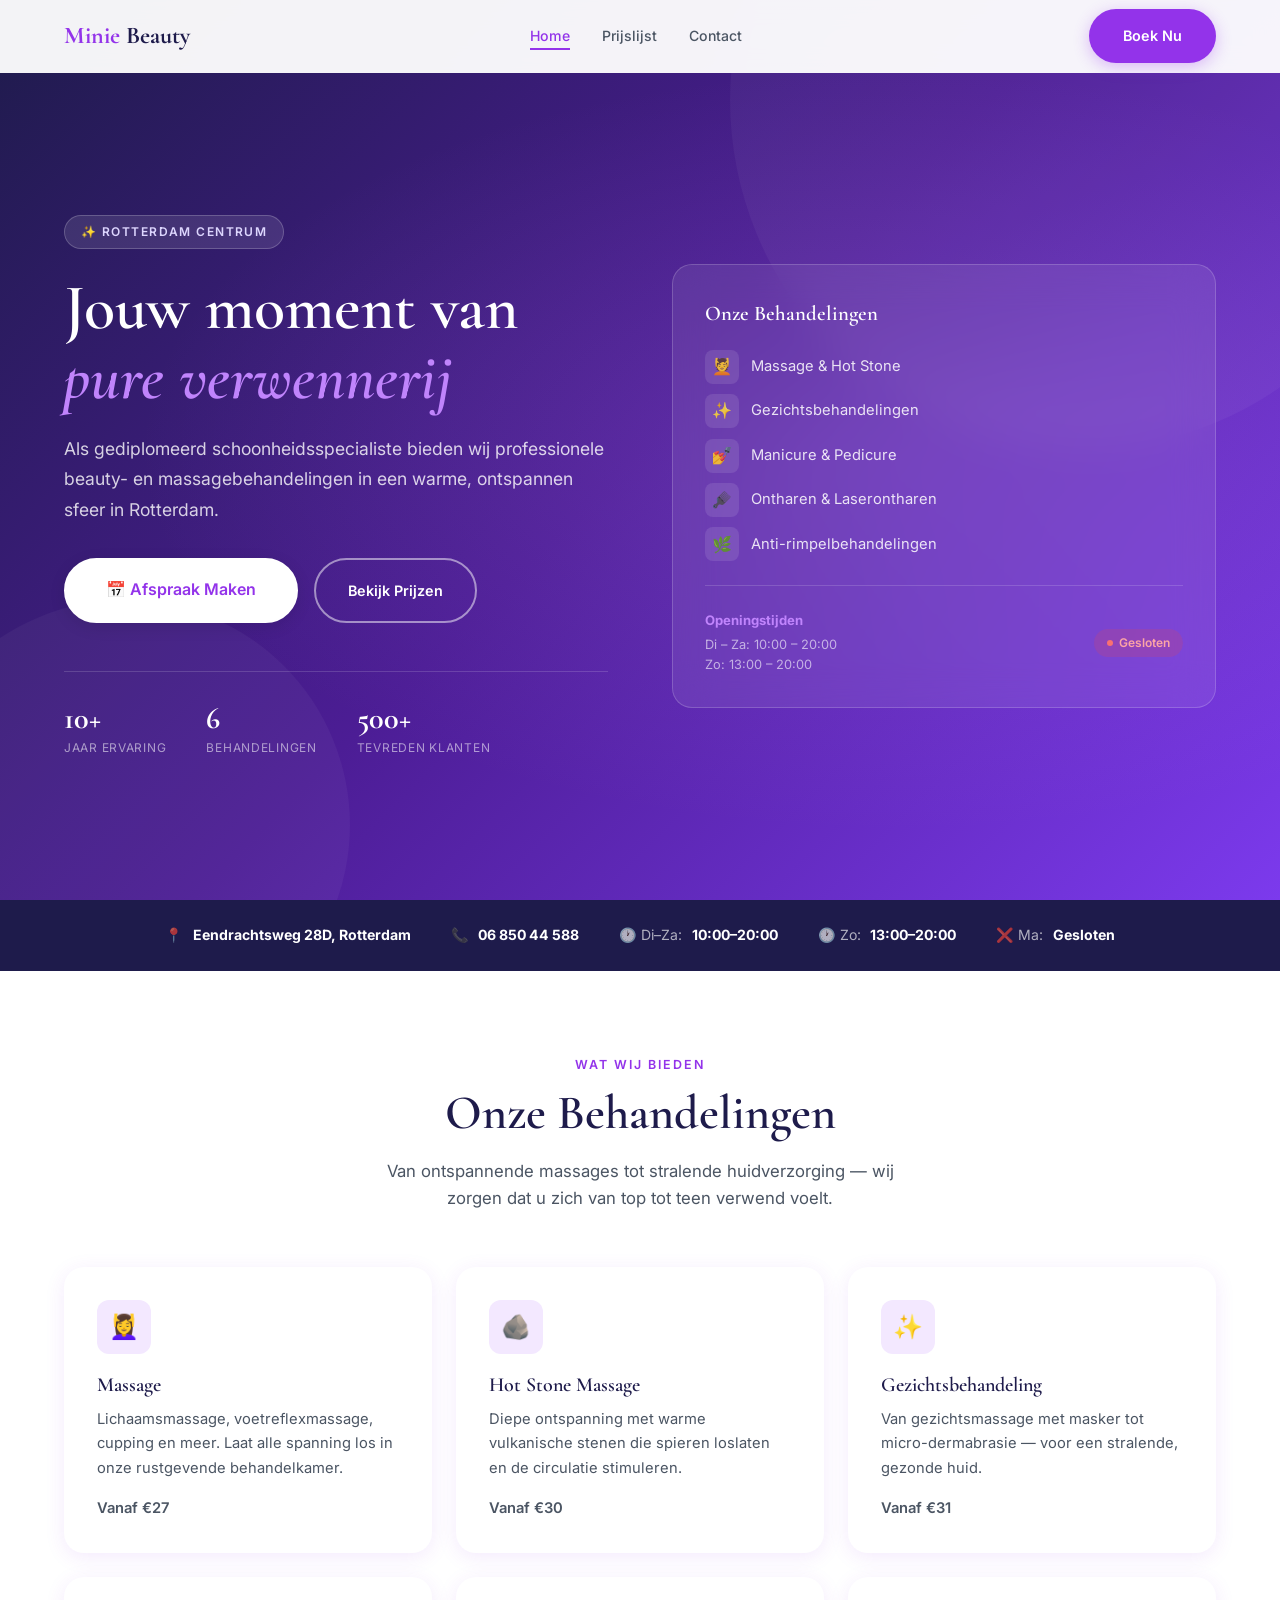
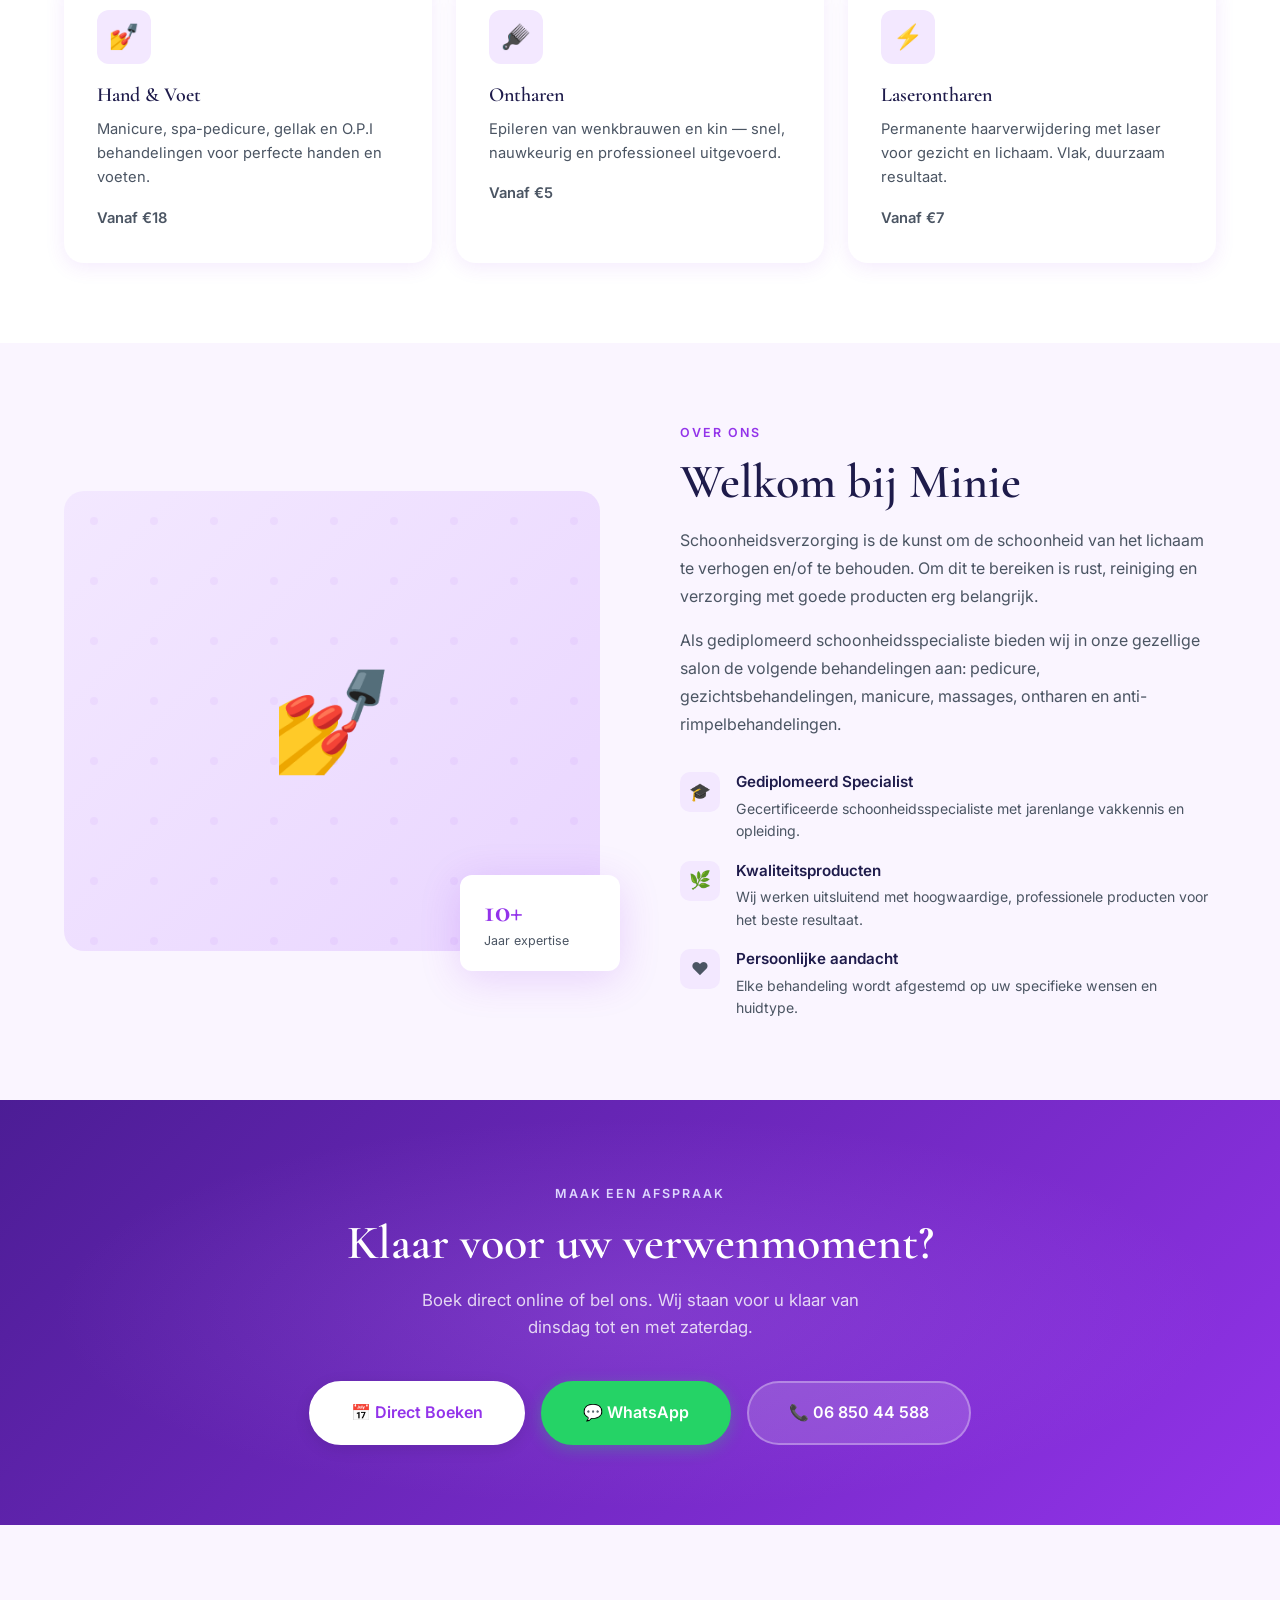
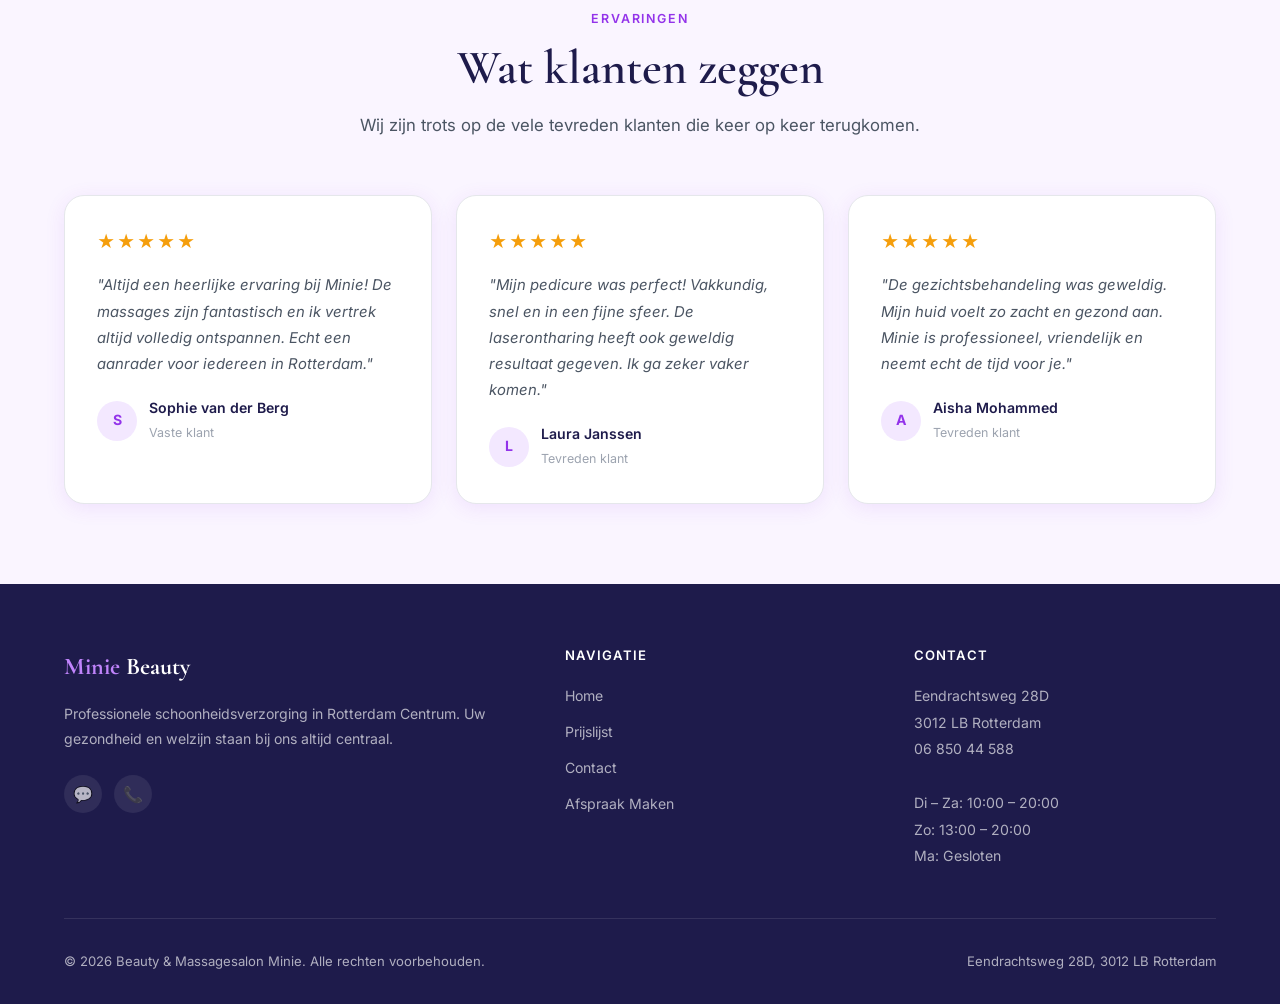
==== index.html @ 09647e2a "Build modern Beauty & Massagesalon Minie website with booking and SEO Complete rebuild of the salon " ====
<!DOCTYPE html>
<html lang="nl">
<head>
  <meta charset="UTF-8">
  <meta name="viewport" content="width=device-width, initial-scale=1.0">

  <!-- SEO Primary -->
  <title>Beauty & Massagesalon Minie Rotterdam | Massage, Pedicure, Gezichtsbehandeling</title>
  <meta name="description" content="Beauty & Massagesalon Minie in Rotterdam Centrum. Professionele massages, pedicure, manicure, gezichtsbehandelingen, laserontharen en meer. Direct online afspraak maken. Di–Za 10:00–20:00.">
  <meta name="keywords" content="massagesalon Rotterdam, beauty salon Rotterdam, pedicure Rotterdam, manicure Rotterdam, gezichtsbehandeling Rotterdam, laserontharen Rotterdam, massage Rotterdam centrum, Minie salon">
  <meta name="robots" content="index, follow">
  <link rel="canonical" href="https://www.beautyenmassagesalonminie.nl/">

  <!-- Open Graph -->
  <meta property="og:type" content="website">
  <meta property="og:url" content="https://www.beautyenmassagesalonminie.nl/">
  <meta property="og:title" content="Beauty & Massagesalon Minie Rotterdam">
  <meta property="og:description" content="Professionele beauty- en massagebehandelingen in Rotterdam Centrum. Massage, pedicure, manicure, gezichtsbehandelingen en laserontharen. Maak direct een afspraak.">
  <meta property="og:locale" content="nl_NL">
  <meta property="og:site_name" content="Beauty & Massagesalon Minie">

  <!-- Twitter Card -->
  <meta name="twitter:card" content="summary_large_image">
  <meta name="twitter:title" content="Beauty & Massagesalon Minie Rotterdam">
  <meta name="twitter:description" content="Professionele beauty- en massagebehandelingen in Rotterdam Centrum. Direct online afspraak maken.">

  <!-- Schema.org LocalBusiness -->
  <script type="application/ld+json">
  {
    "@context": "https://schema.org",
    "@type": "BeautySalon",
    "name": "Beauty & Massagesalon Minie",
    "image": "https://www.beautyenmassagesalonminie.nl/images/salon.jpg",
    "url": "https://www.beautyenmassagesalonminie.nl",
    "telephone": "+31685044588",
    "address": {
      "@type": "PostalAddress",
      "streetAddress": "Eendrachtsweg 28D",
      "addressLocality": "Rotterdam",
      "postalCode": "3012 LB",
      "addressCountry": "NL"
    },
    "geo": {
      "@type": "GeoCoordinates",
      "latitude": 51.9136,
      "longitude": 4.4723
    },
    "openingHoursSpecification": [
      { "@type": "OpeningHoursSpecification", "dayOfWeek": ["Tuesday","Wednesday","Thursday","Friday","Saturday"], "opens": "10:00", "closes": "20:00" },
      { "@type": "OpeningHoursSpecification", "dayOfWeek": "Sunday", "opens": "13:00", "closes": "20:00" }
    ],
    "priceRange": "€€",
    "currenciesAccepted": "EUR",
    "paymentAccepted": "Cash, PIN",
    "description": "Gediplomeerde schoonheidsspecialiste met behandelingen zoals massage, pedicure, manicure, gezichtsbehandeling, ontharen en laserontharen in Rotterdam Centrum.",
    "servesCuisine": null,
    "hasMap": "https://maps.google.com/?q=Eendrachtsweg+28D,+3012+LB+Rotterdam"
  }
  </script>

  <!-- Fonts -->
  <link rel="preconnect" href="https://fonts.googleapis.com">
  <link rel="preconnect" href="https://fonts.gstatic.com" crossorigin>
  <link href="https://fonts.googleapis.com/css2?family=Cormorant+Garamond:ital,wght@0,400;0,600;0,700;1,400;1,600&family=Inter:wght@400;500;600&display=swap" rel="stylesheet">

  <link rel="stylesheet" href="css/style.css">
</head>
<body>

<!-- ===== NAVIGATION ===== -->
<nav class="nav" role="navigation" aria-label="Hoofdnavigatie">
  <div class="nav-inner">
    <a href="index.html" class="nav-logo" aria-label="Naar startpagina">Minie<span> Beauty</span></a>
    <div class="nav-links">
      <a href="index.html" class="active">Home</a>
      <a href="prijslijst.html">Prijslijst</a>
      <a href="contact.html">Contact</a>
    </div>
    <a href="#" data-open-modal class="btn btn-primary nav-cta" aria-label="Afspraak maken">Boek Nu</a>
    <button class="nav-hamburger" aria-label="Menu openen" aria-expanded="false">
      <span></span><span></span><span></span>
    </button>
  </div>
  <div class="nav-mobile" aria-hidden="true">
    <a href="index.html">Home</a>
    <a href="prijslijst.html">Prijslijst</a>
    <a href="contact.html">Contact</a>
    <a href="#" data-open-modal class="btn btn-primary">Boek Nu</a>
  </div>
</nav>

<!-- ===== HERO ===== -->
<section class="hero" aria-label="Welkomst sectie">
  <div class="hero-bg-orbs" aria-hidden="true">
    <span></span><span></span>
  </div>
  <div class="hero-content">
    <div class="hero-text">
      <span class="hero-badge">✨ Rotterdam Centrum</span>
      <h1>Jouw moment van<br><em>pure verwennerij</em></h1>
      <p>Als gediplomeerd schoonheidsspecialiste bieden wij professionele beauty- en massagebehandelingen in een warme, ontspannen sfeer in Rotterdam.</p>
      <div class="hero-actions">
        <a href="#" data-open-modal class="btn btn-white btn-lg">📅 Afspraak Maken</a>
        <a href="prijslijst.html" class="btn btn-outline" style="color:white;border-color:rgba(255,255,255,0.5)">Bekijk Prijzen</a>
      </div>
      <div class="hero-stats">
        <div class="hero-stat">
          <strong>10+</strong>
          <span>Jaar Ervaring</span>
        </div>
        <div class="hero-stat">
          <strong>6</strong>
          <span>Behandelingen</span>
        </div>
        <div class="hero-stat">
          <strong>500+</strong>
          <span>Tevreden Klanten</span>
        </div>
      </div>
    </div>
    <div class="hero-image-side" aria-hidden="true">
      <div class="hero-card">
        <p class="hero-card-title">Onze Behandelingen</p>
        <ul class="hero-services-list">
          <li class="hero-service-item"><span class="icon">💆</span> Massage &amp; Hot Stone</li>
          <li class="hero-service-item"><span class="icon">✨</span> Gezichtsbehandelingen</li>
          <li class="hero-service-item"><span class="icon">💅</span> Manicure &amp; Pedicure</li>
          <li class="hero-service-item"><span class="icon">🪮</span> Ontharen &amp; Laserontharen</li>
          <li class="hero-service-item"><span class="icon">🌿</span> Anti-rimpelbehandelingen</li>
        </ul>
        <div class="hero-card-footer">
          <div class="hero-hours">
            <strong>Openingstijden</strong>
            Di – Za: 10:00 – 20:00<br>Zo: 13:00 – 20:00
          </div>
          <span class="open-badge" id="open-status"><span class="dot"></span> Open</span>
        </div>
      </div>
    </div>
  </div>
</section>

<!-- ===== HOURS STRIP ===== -->
<div class="hours-strip" aria-label="Openingstijden overzicht">
  <div class="hours-inner">
    <div class="hours-item">📍 <strong>Eendrachtsweg 28D, Rotterdam</strong></div>
    <div class="hours-item">📞 <strong><a href="tel:+31685044588" style="color:inherit">06 850 44 588</a></strong></div>
    <div class="hours-item">🕐 Di–Za: <strong>10:00–20:00</strong></div>
    <div class="hours-item">🕐 Zo: <strong>13:00–20:00</strong></div>
    <div class="hours-item">❌ Ma: <strong>Gesloten</strong></div>
  </div>
</div>

<!-- ===== SERVICES ===== -->
<section class="section" aria-labelledby="services-heading">
  <div class="container">
    <div class="section-header fade-up">
      <span class="section-label">Wat wij bieden</span>
      <h2 id="services-heading">Onze Behandelingen</h2>
      <p>Van ontspannende massages tot stralende huidverzorging — wij zorgen dat u zich van top tot teen verwend voelt.</p>
    </div>
    <div class="services-grid">
      <article class="service-card fade-up">
        <div class="service-icon" aria-hidden="true">💆‍♀️</div>
        <h3>Massage</h3>
        <p>Lichaamsmassage, voetreflexmassage, cupping en meer. Laat alle spanning los in onze rustgevende behandelkamer.</p>
        <p class="service-price">Vanaf €27</p>
      </article>
      <article class="service-card fade-up">
        <div class="service-icon" aria-hidden="true">🪨</div>
        <h3>Hot Stone Massage</h3>
        <p>Diepe ontspanning met warme vulkanische stenen die spieren loslaten en de circulatie stimuleren.</p>
        <p class="service-price">Vanaf €30</p>
      </article>
      <article class="service-card fade-up">
        <div class="service-icon" aria-hidden="true">✨</div>
        <h3>Gezichtsbehandeling</h3>
        <p>Van gezichtsmassage met masker tot micro-dermabrasie — voor een stralende, gezonde huid.</p>
        <p class="service-price">Vanaf €31</p>
      </article>
      <article class="service-card fade-up">
        <div class="service-icon" aria-hidden="true">💅</div>
        <h3>Hand &amp; Voet</h3>
        <p>Manicure, spa-pedicure, gellak en O.P.I behandelingen voor perfecte handen en voeten.</p>
        <p class="service-price">Vanaf €18</p>
      </article>
      <article class="service-card fade-up">
        <div class="service-icon" aria-hidden="true">🪮</div>
        <h3>Ontharen</h3>
        <p>Epileren van wenkbrauwen en kin — snel, nauwkeurig en professioneel uitgevoerd.</p>
        <p class="service-price">Vanaf €5</p>
      </article>
      <article class="service-card fade-up">
        <div class="service-icon" aria-hidden="true">⚡</div>
        <h3>Laserontharen</h3>
        <p>Permanente haarverwijdering met laser voor gezicht en lichaam. Vlak, duurzaam resultaat.</p>
        <p class="service-price">Vanaf €7</p>
      </article>
    </div>
  </div>
</section>

<!-- ===== ABOUT ===== -->
<section class="section about-section" aria-labelledby="about-heading">
  <div class="container">
    <div class="about-grid">
      <div class="about-image fade-up">
        <div class="about-image-box" role="img" aria-label="Sfeerbeeld van de salon">💅</div>
        <div class="about-float-card" aria-hidden="true">
          <div class="number">10+</div>
          <div class="label">Jaar expertise</div>
        </div>
      </div>
      <div class="about-text fade-up">
        <span class="section-label">Over ons</span>
        <h2 id="about-heading">Welkom bij Minie</h2>
        <p>Schoonheidsverzorging is de kunst om de schoonheid van het lichaam te verhogen en/of te behouden. Om dit te bereiken is rust, reiniging en verzorging met goede producten erg belangrijk.</p>
        <p>Als gediplomeerd schoonheidsspecialiste bieden wij in onze gezellige salon de volgende behandelingen aan: pedicure, gezichtsbehandelingen, manicure, massages, ontharen en anti-rimpelbehandelingen.</p>
        <div class="about-features">
          <div class="about-feature">
            <div class="about-feature-icon" aria-hidden="true">🎓</div>
            <div class="about-feature-text">
              <strong>Gediplomeerd Specialist</strong>
              <p>Gecertificeerde schoonheidsspecialiste met jarenlange vakkennis en opleiding.</p>
            </div>
          </div>
          <div class="about-feature">
            <div class="about-feature-icon" aria-hidden="true">🌿</div>
            <div class="about-feature-text">
              <strong>Kwaliteitsproducten</strong>
              <p>Wij werken uitsluitend met hoogwaardige, professionele producten voor het beste resultaat.</p>
            </div>
          </div>
          <div class="about-feature">
            <div class="about-feature-icon" aria-hidden="true">❤️</div>
            <div class="about-feature-text">
              <strong>Persoonlijke aandacht</strong>
              <p>Elke behandeling wordt afgestemd op uw specifieke wensen en huidtype.</p>
            </div>
          </div>
        </div>
      </div>
    </div>
  </div>
</section>

<!-- ===== BOOKING CTA ===== -->
<section class="booking-cta" aria-labelledby="booking-cta-heading">
  <div class="container">
    <span class="section-label">Maak een afspraak</span>
    <h2 id="booking-cta-heading">Klaar voor uw verwenmoment?</h2>
    <p>Boek direct online of bel ons. Wij staan voor u klaar van dinsdag tot en met zaterdag.</p>
    <div class="booking-cta-buttons">
      <a href="#" data-open-modal class="btn btn-white btn-lg">📅 Direct Boeken</a>
      <a href="https://wa.me/31685044588" target="_blank" rel="noopener noreferrer" class="btn btn-whatsapp btn-lg">💬 WhatsApp</a>
      <a href="tel:+31685044588" class="btn btn-lg" style="background:rgba(255,255,255,0.15);color:white;border-color:rgba(255,255,255,0.3)">📞 06 850 44 588</a>
    </div>
  </div>
</section>

<!-- ===== TESTIMONIALS ===== -->
<section class="section testimonials-section" aria-labelledby="testimonials-heading">
  <div class="container">
    <div class="section-header fade-up">
      <span class="section-label">Ervaringen</span>
      <h2 id="testimonials-heading">Wat klanten zeggen</h2>
      <p>Wij zijn trots op de vele tevreden klanten die keer op keer terugkomen.</p>
    </div>
    <div class="testimonials-grid">
      <article class="testimonial-card fade-up">
        <div class="testimonial-stars" aria-label="5 sterren">★★★★★</div>
        <p class="testimonial-text">"Altijd een heerlijke ervaring bij Minie! De massages zijn fantastisch en ik vertrek altijd volledig ontspannen. Echt een aanrader voor iedereen in Rotterdam."</p>
        <div class="testimonial-author">
          <div class="testimonial-avatar" aria-hidden="true">S</div>
          <div class="testimonial-author-info">
            <strong>Sophie van der Berg</strong>
            <span>Vaste klant</span>
          </div>
        </div>
      </article>
      <article class="testimonial-card fade-up">
        <div class="testimonial-stars" aria-label="5 sterren">★★★★★</div>
        <p class="testimonial-text">"Mijn pedicure was perfect! Vakkundig, snel en in een fijne sfeer. De laserontharing heeft ook geweldig resultaat gegeven. Ik ga zeker vaker komen."</p>
        <div class="testimonial-author">
          <div class="testimonial-avatar" aria-hidden="true">L</div>
          <div class="testimonial-author-info">
            <strong>Laura Janssen</strong>
            <span>Tevreden klant</span>
          </div>
        </div>
      </article>
      <article class="testimonial-card fade-up">
        <div class="testimonial-stars" aria-label="5 sterren">★★★★★</div>
        <p class="testimonial-text">"De gezichtsbehandeling was geweldig. Mijn huid voelt zo zacht en gezond aan. Minie is professioneel, vriendelijk en neemt echt de tijd voor je."</p>
        <div class="testimonial-author">
          <div class="testimonial-avatar" aria-hidden="true">A</div>
          <div class="testimonial-author-info">
            <strong>Aisha Mohammed</strong>
            <span>Tevreden klant</span>
          </div>
        </div>
      </article>
    </div>
  </div>
</section>

<!-- ===== FOOTER ===== -->
<footer class="footer" role="contentinfo">
  <div class="container">
    <div class="footer-grid">
      <div class="footer-brand">
        <a href="index.html" class="footer-logo">Minie<span> Beauty</span></a>
        <p>Professionele schoonheidsverzorging in Rotterdam Centrum. Uw gezondheid en welzijn staan bij ons altijd centraal.</p>
        <div class="footer-social">
          <a href="https://wa.me/31685044588" target="_blank" rel="noopener noreferrer" aria-label="WhatsApp">💬</a>
          <a href="tel:+31685044588" aria-label="Bel ons">📞</a>
        </div>
      </div>
      <div class="footer-col">
        <h4>Navigatie</h4>
        <ul>
          <li><a href="index.html">Home</a></li>
          <li><a href="prijslijst.html">Prijslijst</a></li>
          <li><a href="contact.html">Contact</a></li>
          <li><a href="#" data-open-modal>Afspraak Maken</a></li>
        </ul>
      </div>
      <div class="footer-col">
        <h4>Contact</h4>
        <address>
          <a href="https://maps.google.com/?q=Eendrachtsweg+28D,+3012+LB+Rotterdam" target="_blank" rel="noopener noreferrer">
            Eendrachtsweg 28D<br>3012 LB Rotterdam
          </a>
          <a href="tel:+31685044588">06 850 44 588</a>
          <br>
          Di – Za: 10:00 – 20:00<br>
          Zo: 13:00 – 20:00<br>
          Ma: Gesloten
        </address>
      </div>
    </div>
    <div class="footer-bottom">
      <p>&copy; <span id="year"></span> Beauty &amp; Massagesalon Minie. Alle rechten voorbehouden.</p>
      <p>Eendrachtsweg 28D, 3012 LB Rotterdam</p>
    </div>
  </div>
</footer>

<!-- ===== BOOKING MODAL ===== -->
<div id="modal-overlay" class="modal-overlay" role="dialog" aria-modal="true" aria-labelledby="modal-title">
  <div class="modal">
    <button id="modal-close" class="modal-close" aria-label="Sluiten">✕</button>
    <h3 id="modal-title">Afspraak Maken</h3>
    <p>Kies hoe u een afspraak wilt maken bij Beauty &amp; Massagesalon Minie.</p>
    <div class="modal-options">
      <a href="https://wa.me/31685044588" target="_blank" rel="noopener noreferrer" class="modal-option whatsapp">
        <span class="modal-option-icon">💬</span>
        <div class="modal-option-text">
          WhatsApp
          <span>Stuur ons een bericht</span>
        </div>
      </a>
      <a href="tel:+31685044588" class="modal-option">
        <span class="modal-option-icon">📞</span>
        <div class="modal-option-text">
          Bel Ons
          <span>06 850 44 588</span>
        </div>
      </a>
      <a href="contact.html#booking-form" class="modal-option">
        <span class="modal-option-icon">📋</span>
        <div class="modal-option-text">
          Afspraakformulier
          <span>Vul online in</span>
        </div>
      </a>
      <!-- Replace href below with your Treatwell salon URL -->
      <a href="#treatwell" target="_blank" rel="noopener noreferrer" class="modal-option">
        <span class="modal-option-icon">🌐</span>
        <div class="modal-option-text">
          Online Boeken
          <span>Via Treatwell</span>
        </div>
      </a>
    </div>
  </div>
</div>

<script>
  document.getElementById('year').textContent = new Date().getFullYear();
</script>
<script src="js/main.js"></script>
</body>
</html>
---- css/style.css ----
/* === Custom Properties === */
:root {
  --color-primary: #9333ea;
  --color-primary-dark: #7c3aed;
  --color-primary-light: #f3e8ff;
  --color-primary-mid: #c084fc;
  --color-dark: #1e1b4b;
  --color-text: #4b5563;
  --color-text-light: #9ca3af;
  --color-bg: #ffffff;
  --color-bg-soft: #faf5ff;
  --color-white: #ffffff;
  --color-border: #e5e7eb;
  --font-heading: 'Cormorant Garamond', Georgia, serif;
  --font-body: 'Inter', -apple-system, BlinkMacSystemFont, sans-serif;
  --shadow-sm: 0 1px 3px rgba(0,0,0,0.08);
  --shadow-md: 0 4px 20px rgba(147,51,234,0.1);
  --shadow-lg: 0 8px 40px rgba(147,51,234,0.18);
  --radius: 12px;
  --radius-lg: 20px;
  --transition: 0.3s ease;
  --max-width: 1200px;
}

/* === Reset === */
*, *::before, *::after { box-sizing: border-box; margin: 0; padding: 0; }
html { scroll-behavior: smooth; }
body { font-family: var(--font-body); color: var(--color-text); background: var(--color-bg); line-height: 1.6; -webkit-font-smoothing: antialiased; }
img { max-width: 100%; display: block; }
a { text-decoration: none; color: inherit; }
ul { list-style: none; }

/* === Typography === */
h1, h2, h3, h4 { font-family: var(--font-heading); color: var(--color-dark); line-height: 1.15; font-weight: 600; }
h1 { font-size: clamp(2.5rem, 5vw, 4rem); }
h2 { font-size: clamp(2rem, 4vw, 3rem); }
h3 { font-size: clamp(1.3rem, 2.5vw, 1.8rem); }
h4 { font-size: 1.15rem; }
p { margin-bottom: 1rem; }
p:last-child { margin-bottom: 0; }

/* === Layout === */
.container { max-width: var(--max-width); margin: 0 auto; padding: 0 1.5rem; }
.section { padding: 5rem 0; }
.section-header { text-align: center; margin-bottom: 3.5rem; }
.section-label {
  display: inline-block;
  font-size: 0.78rem;
  font-weight: 600;
  letter-spacing: 0.16em;
  text-transform: uppercase;
  color: var(--color-primary);
  margin-bottom: 0.75rem;
}
.section-header h2 { margin-bottom: 1rem; }
.section-header p { max-width: 560px; margin: 0 auto; font-size: 1.05rem; }

/* === Buttons === */
.btn {
  display: inline-flex;
  align-items: center;
  gap: 0.5rem;
  padding: 0.85rem 2rem;
  border-radius: 50px;
  font-family: var(--font-body);
  font-size: 0.9rem;
  font-weight: 600;
  cursor: pointer;
  transition: var(--transition);
  border: 2px solid transparent;
}
.btn-primary { background: var(--color-primary); color: white; box-shadow: 0 4px 16px rgba(147,51,234,0.3); }
.btn-primary:hover { background: var(--color-primary-dark); transform: translateY(-2px); box-shadow: 0 8px 24px rgba(147,51,234,0.4); }
.btn-outline { background: transparent; color: var(--color-primary); border-color: var(--color-primary); }
.btn-outline:hover { background: var(--color-primary); color: white; transform: translateY(-2px); }
.btn-white { background: white; color: var(--color-primary); box-shadow: 0 4px 16px rgba(0,0,0,0.1); border-color: white; }
.btn-white:hover { transform: translateY(-2px); box-shadow: 0 8px 24px rgba(0,0,0,0.15); }
.btn-whatsapp { background: #25D366; color: white; border-color: #25D366; box-shadow: 0 4px 16px rgba(37,211,102,0.3); }
.btn-whatsapp:hover { background: #1da851; border-color: #1da851; transform: translateY(-2px); }
.btn-lg { padding: 1.1rem 2.5rem; font-size: 1rem; }
.btn-full { width: 100%; justify-content: center; }

/* === Navigation === */
.nav {
  position: fixed; top: 0; left: 0; right: 0; z-index: 1000;
  background: rgba(255,255,255,0.95);
  backdrop-filter: blur(12px);
  -webkit-backdrop-filter: blur(12px);
  border-bottom: 1px solid transparent;
  transition: var(--transition);
}
.nav.scrolled { border-bottom-color: var(--color-border); box-shadow: var(--shadow-sm); }
.nav-inner { display: flex; align-items: center; justify-content: space-between; height: 72px; max-width: var(--max-width); margin: 0 auto; padding: 0 1.5rem; }
.nav-logo { font-family: var(--font-heading); font-size: 1.5rem; font-weight: 700; color: var(--color-primary); }
.nav-logo span { color: var(--color-dark); }
.nav-links { display: flex; align-items: center; gap: 2rem; }
.nav-links a { font-size: 0.88rem; font-weight: 500; color: var(--color-text); transition: var(--transition); position: relative; }
.nav-links a::after { content: ''; position: absolute; bottom: -3px; left: 0; width: 0; height: 2px; background: var(--color-primary); transition: var(--transition); }
.nav-links a:hover, .nav-links a.active { color: var(--color-primary); }
.nav-links a:hover::after, .nav-links a.active::after { width: 100%; }
.nav-cta { margin-left: 0.5rem; }
.nav-hamburger { display: none; flex-direction: column; gap: 5px; cursor: pointer; padding: 4px; background: none; border: none; }
.nav-hamburger span { display: block; width: 24px; height: 2px; background: var(--color-dark); transition: var(--transition); }
.nav-hamburger.open span:nth-child(1) { transform: rotate(45deg) translate(5px, 5px); }
.nav-hamburger.open span:nth-child(2) { opacity: 0; }
.nav-hamburger.open span:nth-child(3) { transform: rotate(-45deg) translate(5px, -5px); }
.nav-mobile { display: none; flex-direction: column; padding: 1rem 1.5rem 1.5rem; border-top: 1px solid var(--color-border); }
.nav-mobile a { padding: 0.85rem 0; font-size: 1rem; font-weight: 500; color: var(--color-text); border-bottom: 1px solid var(--color-border); transition: var(--transition); }
.nav-mobile a:hover { color: var(--color-primary); }
.nav-mobile .btn { margin-top: 1.25rem; justify-content: center; }

/* === Hero === */
.hero {
  min-height: 100vh;
  background: linear-gradient(135deg, #1e1b4b 0%, #4c1d95 50%, #7c3aed 100%);
  display: flex; align-items: center;
  position: relative; overflow: hidden;
  padding-top: 72px;
}
.hero::before { content: ''; position: absolute; inset: 0; background: radial-gradient(ellipse at 70% 50%, rgba(192,132,252,0.18) 0%, transparent 60%); }
.hero-bg-orbs { position: absolute; inset: 0; overflow: hidden; pointer-events: none; }
.hero-bg-orbs span { position: absolute; border-radius: 50%; background: rgba(255,255,255,0.04); }
.hero-bg-orbs span:nth-child(1) { width: 700px; height: 700px; top: -250px; right: -150px; }
.hero-bg-orbs span:nth-child(2) { width: 450px; height: 450px; bottom: -150px; left: -100px; }
.hero-content { position: relative; z-index: 1; max-width: var(--max-width); margin: 0 auto; padding: 4rem 1.5rem; display: grid; grid-template-columns: 1fr 1fr; gap: 4rem; align-items: center; }
.hero-text { color: white; }
.hero-badge { display: inline-flex; align-items: center; gap: 0.5rem; background: rgba(255,255,255,0.1); border: 1px solid rgba(255,255,255,0.2); color: #ddd6fe; font-size: 0.75rem; font-weight: 600; letter-spacing: 0.12em; text-transform: uppercase; padding: 0.4rem 1rem; border-radius: 50px; margin-bottom: 1.5rem; }
.hero-text h1 { color: white; margin-bottom: 1.25rem; line-height: 1.1; }
.hero-text h1 em { font-style: italic; color: #c084fc; }
.hero-text > p { font-size: 1.1rem; color: rgba(255,255,255,0.8); margin-bottom: 2rem; line-height: 1.75; }
.hero-actions { display: flex; gap: 1rem; flex-wrap: wrap; }
.hero-stats { display: flex; gap: 2.5rem; margin-top: 3rem; padding-top: 2rem; border-top: 1px solid rgba(255,255,255,0.15); }
.hero-stat strong { display: block; font-size: 1.9rem; font-family: var(--font-heading); color: white; font-weight: 700; line-height: 1; }
.hero-stat span { font-size: 0.75rem; color: rgba(255,255,255,0.55); text-transform: uppercase; letter-spacing: 0.06em; margin-top: 0.25rem; display: block; }
.hero-card { background: rgba(255,255,255,0.08); backdrop-filter: blur(20px); border: 1px solid rgba(255,255,255,0.18); border-radius: var(--radius-lg); padding: 2rem; }
.hero-card-title { font-family: var(--font-heading); font-size: 1.3rem; font-weight: 600; margin-bottom: 1.25rem; color: white; }
.hero-services-list { display: flex; flex-direction: column; gap: 0.65rem; }
.hero-service-item { display: flex; align-items: center; gap: 0.75rem; font-size: 0.92rem; color: rgba(255,255,255,0.85); }
.hero-service-item .icon { width: 34px; height: 34px; background: rgba(255,255,255,0.1); border-radius: 8px; display: flex; align-items: center; justify-content: center; font-size: 1rem; flex-shrink: 0; }
.hero-card-footer { margin-top: 1.5rem; padding-top: 1.5rem; border-top: 1px solid rgba(255,255,255,0.15); display: flex; align-items: center; justify-content: space-between; }
.hero-hours { font-size: 0.8rem; color: rgba(255,255,255,0.6); }
.hero-hours strong { display: block; color: #c084fc; font-size: 0.82rem; margin-bottom: 0.2rem; }
.open-badge { display: inline-flex; align-items: center; gap: 0.4rem; background: rgba(34,197,94,0.18); color: #86efac; font-size: 0.75rem; font-weight: 600; padding: 0.3rem 0.8rem; border-radius: 50px; }
.open-badge .dot { width: 6px; height: 6px; border-radius: 50%; background: #4ade80; animation: pulse 2s infinite; }
@keyframes pulse { 0%, 100% { opacity: 1; } 50% { opacity: 0.35; } }

/* === Services === */
.services-grid { display: grid; grid-template-columns: repeat(auto-fit, minmax(290px, 1fr)); gap: 1.5rem; }
.service-card { background: white; border-radius: var(--radius-lg); padding: 2rem; box-shadow: var(--shadow-md); transition: var(--transition); border: 1px solid transparent; position: relative; overflow: hidden; }
.service-card::before { content: ''; position: absolute; top: 0; left: 0; right: 0; height: 3px; background: linear-gradient(90deg, var(--color-primary), var(--color-primary-mid)); opacity: 0; transition: var(--transition); }
.service-card:hover { transform: translateY(-6px); box-shadow: var(--shadow-lg); border-color: var(--color-primary-light); }
.service-card:hover::before { opacity: 1; }
.service-icon { width: 54px; height: 54px; background: var(--color-primary-light); border-radius: var(--radius); display: flex; align-items: center; justify-content: center; font-size: 1.5rem; margin-bottom: 1.25rem; }
.service-card h3 { font-size: 1.25rem; margin-bottom: 0.6rem; }
.service-card p { color: var(--color-text); font-size: 0.92rem; line-height: 1.65; }
.service-price { margin-top: 1rem; font-size: 0.82rem; color: var(--color-primary); font-weight: 600; }

/* === About === */
.about-section { background: var(--color-bg-soft); }
.about-grid { display: grid; grid-template-columns: 1fr 1fr; gap: 5rem; align-items: center; }
.about-image-box { background: linear-gradient(135deg, var(--color-primary-light), #e9d5ff); border-radius: var(--radius-lg); height: 460px; display: flex; align-items: center; justify-content: center; font-size: 6rem; position: relative; overflow: hidden; }
.about-image-box::after { content: ''; position: absolute; inset: 0; background: url("data:image/svg+xml,%3Csvg width='60' height='60' viewBox='0 0 60 60' xmlns='http://www.w3.org/2000/svg'%3E%3Cg fill='none'%3E%3Cg fill='%239333ea' fill-opacity='0.06'%3E%3Ccircle cx='30' cy='30' r='4'/%3E%3C/g%3E%3C/g%3E%3C/svg%3E"); }
.about-float-card { position: absolute; bottom: -20px; right: -20px; background: white; border-radius: var(--radius); padding: 1.25rem 1.5rem; box-shadow: var(--shadow-lg); min-width: 160px; }
.about-float-card .number { font-family: var(--font-heading); font-size: 2rem; font-weight: 700; color: var(--color-primary); line-height: 1; }
.about-float-card .label { font-size: 0.78rem; color: var(--color-text); margin-top: 0.25rem; }
.about-image { position: relative; }
.about-text .section-label { display: block; text-align: left; }
.about-text h2 { margin-bottom: 1rem; }
.about-text > p { line-height: 1.75; }
.about-features { margin-top: 2rem; display: flex; flex-direction: column; gap: 1rem; }
.about-feature { display: flex; align-items: flex-start; gap: 1rem; }
.about-feature-icon { width: 40px; height: 40px; background: var(--color-primary-light); border-radius: 10px; display: flex; align-items: center; justify-content: center; font-size: 1.1rem; flex-shrink: 0; margin-top: 2px; }
.about-feature-text strong { display: block; color: var(--color-dark); font-weight: 600; margin-bottom: 0.2rem; font-size: 0.95rem; }
.about-feature-text p { font-size: 0.88rem; color: var(--color-text); margin: 0; }

/* === Booking CTA Banner === */
.booking-cta { background: linear-gradient(135deg, #4c1d95 0%, #9333ea 100%); padding: 5rem 0; text-align: center; color: white; position: relative; overflow: hidden; }
.booking-cta::before { content: ''; position: absolute; inset: 0; background: radial-gradient(ellipse at center, rgba(192,132,252,0.2) 0%, transparent 65%); }
.booking-cta .container { position: relative; z-index: 1; }
.booking-cta .section-label { color: #ddd6fe; }
.booking-cta h2 { color: white; margin-bottom: 1rem; }
.booking-cta p { color: rgba(255,255,255,0.8); max-width: 500px; margin: 0 auto 2.5rem; font-size: 1.05rem; }
.booking-cta-buttons { display: flex; gap: 1rem; justify-content: center; flex-wrap: wrap; }

/* === Hours Strip === */
.hours-strip { background: var(--color-dark); padding: 1.5rem 0; }
.hours-inner { display: flex; align-items: center; justify-content: center; gap: 2.5rem; flex-wrap: wrap; max-width: var(--max-width); margin: 0 auto; padding: 0 1.5rem; }
.hours-item { display: flex; align-items: center; gap: 0.6rem; color: rgba(255,255,255,0.65); font-size: 0.88rem; }
.hours-item strong { color: white; }

/* === Testimonials === */
.testimonials-section { background: var(--color-bg-soft); }
.testimonials-grid { display: grid; grid-template-columns: repeat(auto-fit, minmax(280px, 1fr)); gap: 1.5rem; }
.testimonial-card { background: white; border-radius: var(--radius-lg); padding: 2rem; box-shadow: var(--shadow-md); border: 1px solid var(--color-border); }
.testimonial-stars { color: #f59e0b; font-size: 1.1rem; letter-spacing: 2px; margin-bottom: 1rem; }
.testimonial-text { color: var(--color-text); font-size: 0.93rem; line-height: 1.75; font-style: italic; margin-bottom: 1.25rem; }
.testimonial-author { display: flex; align-items: center; gap: 0.75rem; }
.testimonial-avatar { width: 40px; height: 40px; border-radius: 50%; background: var(--color-primary-light); display: flex; align-items: center; justify-content: center; font-weight: 700; color: var(--color-primary); font-size: 0.88rem; flex-shrink: 0; }
.testimonial-author-info strong { display: block; font-size: 0.88rem; color: var(--color-dark); font-weight: 600; }
.testimonial-author-info span { font-size: 0.78rem; color: var(--color-text-light); }

/* === Page Hero (shared) === */
.page-hero { background: linear-gradient(135deg, #1e1b4b 0%, #9333ea 100%); padding: 8rem 0 4rem; text-align: center; color: white; }
.page-hero h1 { color: white; margin-bottom: 0.75rem; }
.page-hero p { color: rgba(255,255,255,0.8); max-width: 500px; margin: 0 auto; font-size: 1.05rem; }
.page-hero .section-label { color: #ddd6fe; }

/* === Price List === */
.price-categories { padding: 5rem 0; }
.price-cat-grid { display: grid; grid-template-columns: repeat(auto-fit, minmax(340px, 1fr)); gap: 2rem; }
.price-cat-card { background: white; border-radius: var(--radius-lg); overflow: hidden; box-shadow: var(--shadow-md); border: 1px solid var(--color-border); transition: var(--transition); }
.price-cat-card:hover { box-shadow: var(--shadow-lg); transform: translateY(-4px); }
.price-cat-header { background: linear-gradient(135deg, var(--color-primary), var(--color-primary-mid)); padding: 1.5rem 2rem; display: flex; align-items: center; gap: 1rem; }
.price-cat-icon { font-size: 1.8rem; }
.price-cat-header h3 { color: white; font-size: 1.25rem; }
.price-cat-body { padding: 1.25rem 2rem; }
.price-row { display: flex; justify-content: space-between; align-items: flex-start; padding: 0.6rem 0; border-bottom: 1px solid var(--color-border); gap: 1rem; }
.price-row:last-child { border-bottom: none; }
.price-row-name { font-size: 0.88rem; color: var(--color-text); flex: 1; line-height: 1.45; }
.price-row-price { font-size: 0.92rem; font-weight: 700; color: var(--color-primary); white-space: nowrap; }
.price-cat-footer { padding: 1rem 2rem 1.5rem; border-top: 1px solid var(--color-border); }

/* === Contact === */
.contact-section { padding: 5rem 0; }
.contact-grid { display: grid; grid-template-columns: 1fr 1.4fr; gap: 4rem; align-items: start; }
.contact-info-title { margin-bottom: 2rem; }
.contact-detail { display: flex; align-items: flex-start; gap: 1rem; margin-bottom: 1.5rem; }
.contact-detail-icon { width: 44px; height: 44px; background: var(--color-primary-light); border-radius: 10px; display: flex; align-items: center; justify-content: center; font-size: 1.2rem; flex-shrink: 0; }
.contact-detail-text strong { display: block; font-size: 0.75rem; font-weight: 600; letter-spacing: 0.06em; text-transform: uppercase; color: var(--color-text-light); margin-bottom: 0.25rem; }
.contact-detail-text p, .contact-detail-text a { color: var(--color-dark); font-weight: 500; font-size: 0.95rem; margin: 0; }
.contact-detail-text a:hover { color: var(--color-primary); }
.hours-table { background: var(--color-bg-soft); border-radius: var(--radius); padding: 1.5rem; margin-top: 2rem; }
.hours-table h4 { font-size: 0.95rem; margin-bottom: 1rem; }
.hours-row { display: flex; justify-content: space-between; padding: 0.5rem 0; font-size: 0.88rem; border-bottom: 1px solid var(--color-border); }
.hours-row:last-child { border-bottom: none; }
.hours-row .day { color: var(--color-text); }
.hours-row .time { font-weight: 600; color: var(--color-dark); }
.hours-row .closed { color: #ef4444; font-weight: 500; }
.map-container { margin-top: 2rem; border-radius: var(--radius-lg); overflow: hidden; box-shadow: var(--shadow-md); }
.map-container iframe { display: block; width: 100%; border: none; }

/* === Booking Form === */
.booking-form-card { background: white; border-radius: var(--radius-lg); box-shadow: var(--shadow-lg); padding: 2.5rem; border: 1px solid var(--color-border); }
.booking-form-card h3 { margin-bottom: 0.5rem; }
.booking-form-card > p { color: var(--color-text); font-size: 0.88rem; margin-bottom: 2rem; }
.booking-options { display: grid; grid-template-columns: 1fr 1fr; gap: 0.75rem; margin-bottom: 1.5rem; }
.booking-option { display: flex; flex-direction: column; align-items: center; gap: 0.4rem; padding: 1.1rem; border: 2px solid var(--color-border); border-radius: var(--radius); cursor: pointer; transition: var(--transition); background: white; text-decoration: none; color: var(--color-text); font-size: 0.82rem; font-weight: 500; font-family: var(--font-body); text-align: center; }
.booking-option:hover { border-color: var(--color-primary); color: var(--color-primary); transform: translateY(-2px); }
.booking-option.whatsapp:hover { border-color: #25D366; color: #25D366; }
.booking-option .option-icon { font-size: 1.5rem; }
.form-divider { text-align: center; position: relative; margin: 1.25rem 0; color: var(--color-text-light); font-size: 0.82rem; }
.form-divider::before, .form-divider::after { content: ''; position: absolute; top: 50%; width: calc(50% - 35px); height: 1px; background: var(--color-border); }
.form-divider::before { left: 0; }
.form-divider::after { right: 0; }
.form-group { margin-bottom: 1.1rem; }
.form-group label { display: block; font-size: 0.82rem; font-weight: 600; color: var(--color-dark); margin-bottom: 0.4rem; }
.form-group input, .form-group select, .form-group textarea { width: 100%; padding: 0.78rem 1rem; border: 1.5px solid var(--color-border); border-radius: 10px; font-family: var(--font-body); font-size: 0.88rem; color: var(--color-dark); background: white; transition: var(--transition); outline: none; appearance: none; -webkit-appearance: none; }
.form-group input:focus, .form-group select:focus, .form-group textarea:focus { border-color: var(--color-primary); box-shadow: 0 0 0 3px rgba(147,51,234,0.1); }
.form-group textarea { resize: vertical; min-height: 90px; }
.form-row { display: grid; grid-template-columns: 1fr 1fr; gap: 1rem; }
.form-success { display: none; text-align: center; padding: 2rem 1rem; }
.form-success .success-icon { font-size: 3rem; margin-bottom: 1rem; }
.form-success h4 { color: var(--color-dark); margin-bottom: 0.5rem; font-size: 1.25rem; }
.form-success p { color: var(--color-text); font-size: 0.9rem; }

/* === Booking Modal === */
.modal-overlay { position: fixed; inset: 0; background: rgba(0,0,0,0.55); backdrop-filter: blur(4px); z-index: 2000; display: flex; align-items: center; justify-content: center; padding: 1rem; opacity: 0; visibility: hidden; transition: var(--transition); }
.modal-overlay.active { opacity: 1; visibility: visible; }
.modal { background: white; border-radius: var(--radius-lg); padding: 2.5rem; max-width: 460px; width: 100%; position: relative; transform: scale(0.92) translateY(20px); transition: var(--transition); }
.modal-overlay.active .modal { transform: scale(1) translateY(0); }
.modal-close { position: absolute; top: 1rem; right: 1rem; width: 32px; height: 32px; background: var(--color-border); border: none; border-radius: 50%; cursor: pointer; display: flex; align-items: center; justify-content: center; font-size: 1.1rem; color: var(--color-text); transition: var(--transition); font-family: var(--font-body); line-height: 1; }
.modal-close:hover { background: var(--color-primary); color: white; }
.modal h3 { margin-bottom: 0.4rem; font-size: 1.6rem; }
.modal > p { color: var(--color-text); font-size: 0.88rem; margin-bottom: 1.75rem; }
.modal-options { display: flex; flex-direction: column; gap: 0.75rem; }
.modal-option { display: flex; align-items: center; gap: 1rem; padding: 1rem 1.25rem; border: 2px solid var(--color-border); border-radius: var(--radius); text-decoration: none; color: var(--color-dark); font-weight: 500; transition: var(--transition); cursor: pointer; background: white; font-family: var(--font-body); font-size: 0.92rem; width: 100%; text-align: left; }
.modal-option:hover { border-color: var(--color-primary); color: var(--color-primary); transform: translateX(4px); }
.modal-option.whatsapp:hover { border-color: #25D366; color: #25D366; }
.modal-option-icon { font-size: 1.4rem; width: 40px; text-align: center; flex-shrink: 0; }
.modal-option-text { flex: 1; }
.modal-option-text span { display: block; font-size: 0.78rem; color: var(--color-text-light); font-weight: 400; margin-top: 0.1rem; }

/* === Footer === */
.footer { background: var(--color-dark); color: rgba(255,255,255,0.65); padding: 4rem 0 2rem; }
.footer-grid { display: grid; grid-template-columns: 1.5fr 1fr 1fr; gap: 3rem; margin-bottom: 3rem; }
.footer-logo { font-family: var(--font-heading); font-size: 1.5rem; font-weight: 700; color: #c084fc; display: block; margin-bottom: 1rem; }
.footer-logo span { color: white; }
.footer-brand p { font-size: 0.88rem; line-height: 1.75; margin-bottom: 1.5rem; }
.footer-social { display: flex; gap: 0.75rem; }
.footer-social a { width: 38px; height: 38px; background: rgba(255,255,255,0.08); border-radius: 50%; display: flex; align-items: center; justify-content: center; font-size: 1rem; transition: var(--transition); }
.footer-social a:hover { background: var(--color-primary); }
.footer-col h4 { color: white; font-size: 0.82rem; font-weight: 600; letter-spacing: 0.08em; text-transform: uppercase; margin-bottom: 1.25rem; font-family: var(--font-body); }
.footer-col ul { display: flex; flex-direction: column; gap: 0.65rem; }
.footer-col ul li a { font-size: 0.88rem; transition: var(--transition); }
.footer-col ul li a:hover { color: white; }
.footer-col address { font-style: normal; font-size: 0.88rem; line-height: 1.9; }
.footer-col address a { display: block; transition: var(--transition); }
.footer-col address a:hover { color: white; }
.footer-bottom { border-top: 1px solid rgba(255,255,255,0.1); padding-top: 2rem; display: flex; align-items: center; justify-content: space-between; flex-wrap: wrap; gap: 1rem; }
.footer-bottom p { font-size: 0.82rem; margin: 0; }

/* === Scroll Animations === */
.fade-up { opacity: 0; transform: translateY(28px); transition: opacity 0.65s ease, transform 0.65s ease; }
.fade-up.visible { opacity: 1; transform: translateY(0); }
.fade-up:nth-child(2) { transition-delay: 0.1s; }
.fade-up:nth-child(3) { transition-delay: 0.2s; }
.fade-up:nth-child(4) { transition-delay: 0.3s; }
.fade-up:nth-child(5) { transition-delay: 0.4s; }
.fade-up:nth-child(6) { transition-delay: 0.5s; }

/* === Responsive === */
@media (max-width: 960px) {
  .hero-content { grid-template-columns: 1fr; gap: 2.5rem; text-align: center; }
  .hero-actions { justify-content: center; }
  .hero-stats { justify-content: center; }
  .hero-image-side { display: none; }
  .about-grid { grid-template-columns: 1fr; gap: 2.5rem; }
  .contact-grid { grid-template-columns: 1fr; gap: 2.5rem; }
  .footer-grid { grid-template-columns: 1fr 1fr; }
}

@media (max-width: 768px) {
  .nav-links, .nav-cta { display: none; }
  .nav-hamburger { display: flex; }
  .nav-mobile.open { display: flex; }
  .section { padding: 3.5rem 0; }
  .hero { min-height: auto; padding: 5rem 0 3rem; }
  .booking-options { grid-template-columns: 1fr; }
  .form-row { grid-template-columns: 1fr; }
  .price-cat-grid { grid-template-columns: 1fr; }
  .footer-grid { grid-template-columns: 1fr; gap: 2rem; }
  .footer-bottom { flex-direction: column; text-align: center; }
}

@media (max-width: 480px) {
  .booking-cta-buttons { flex-direction: column; align-items: stretch; }
  .booking-cta-buttons .btn { justify-content: center; }
  .hero-stats { gap: 1.5rem; }
  .hours-inner { gap: 1.25rem; }
}
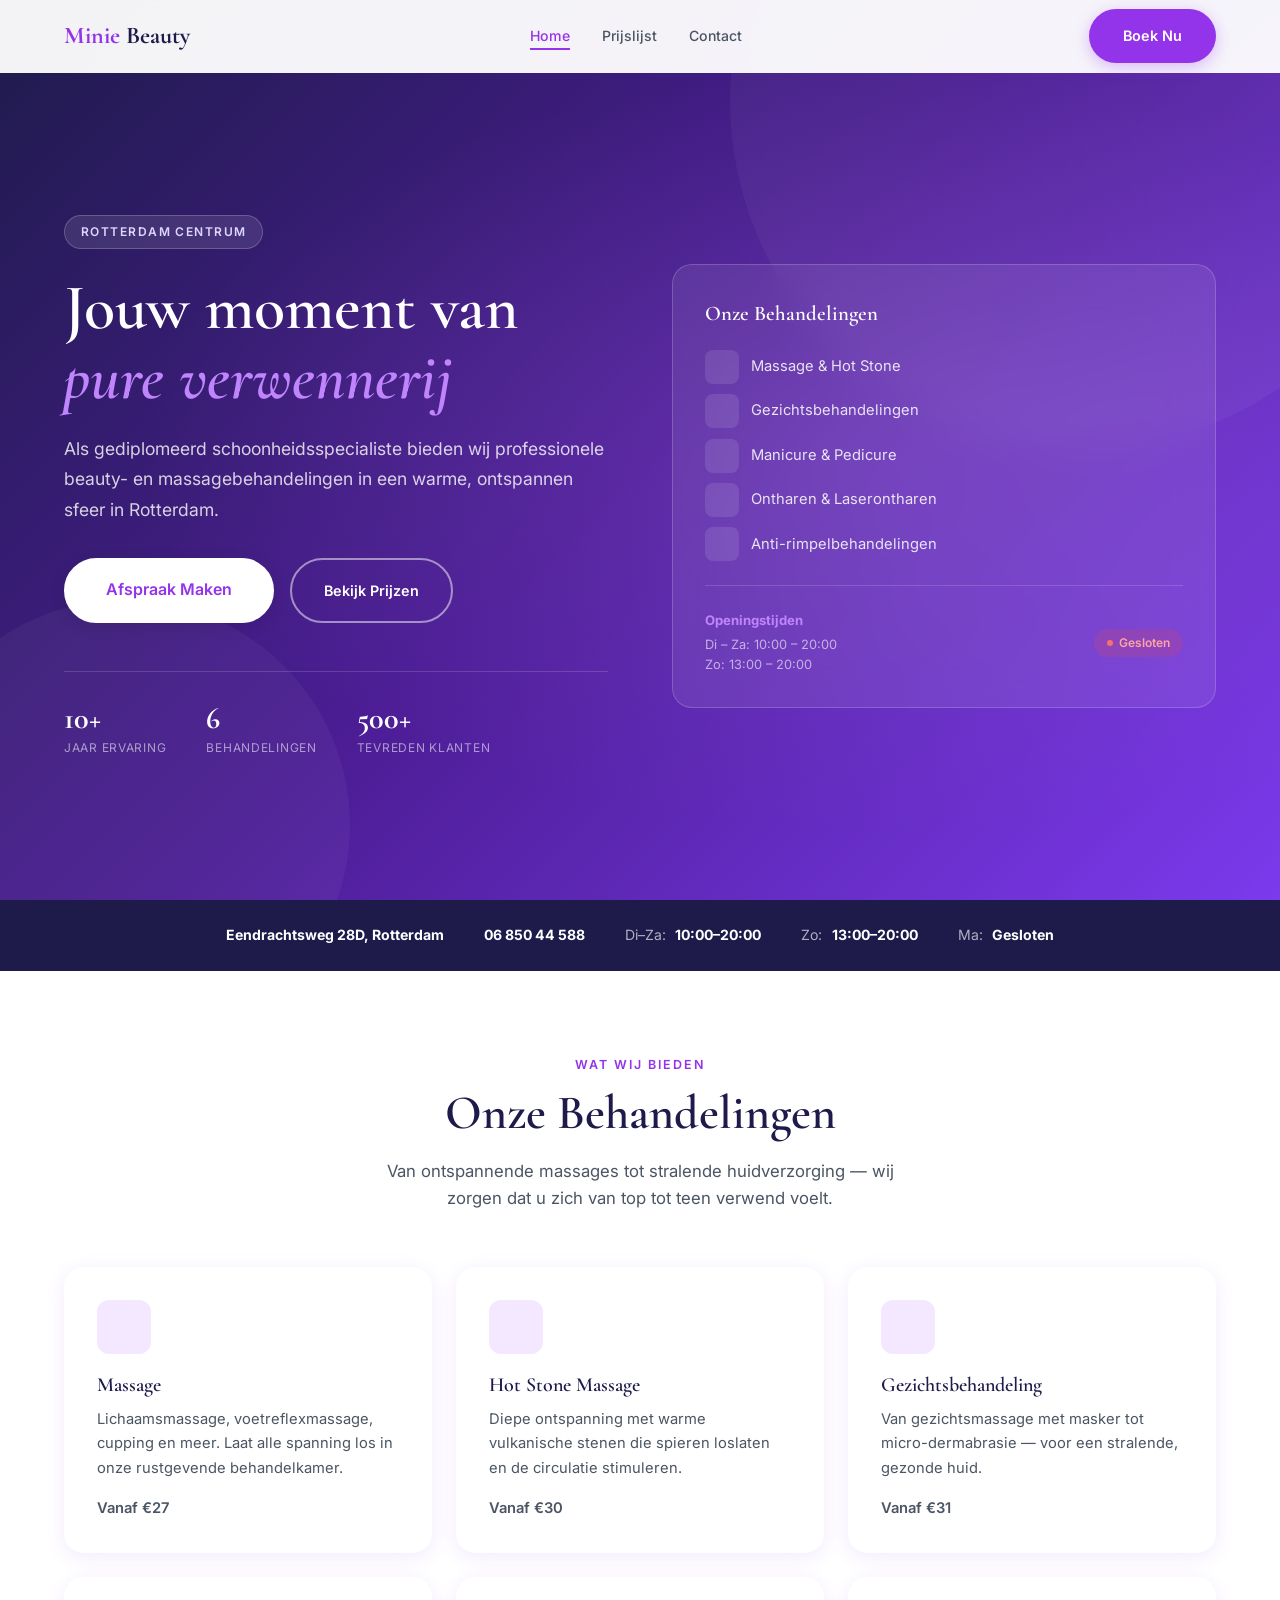
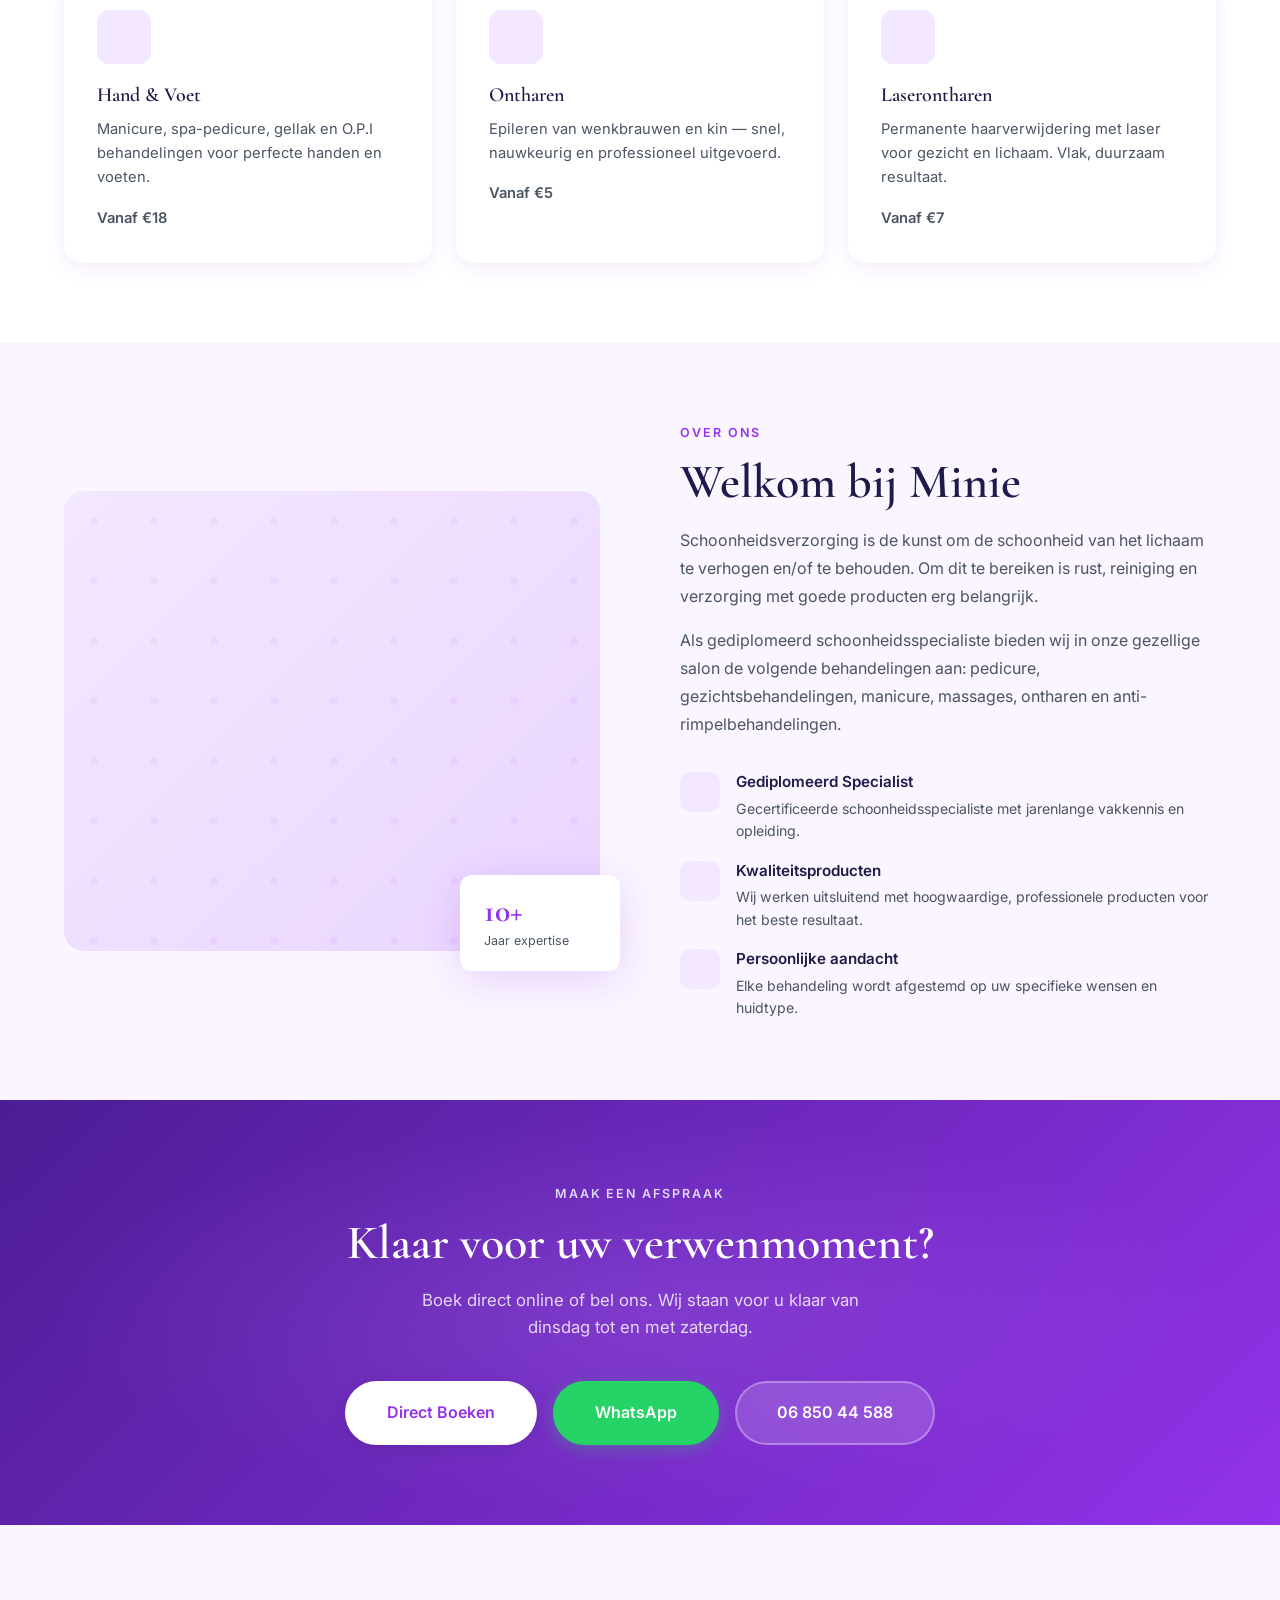
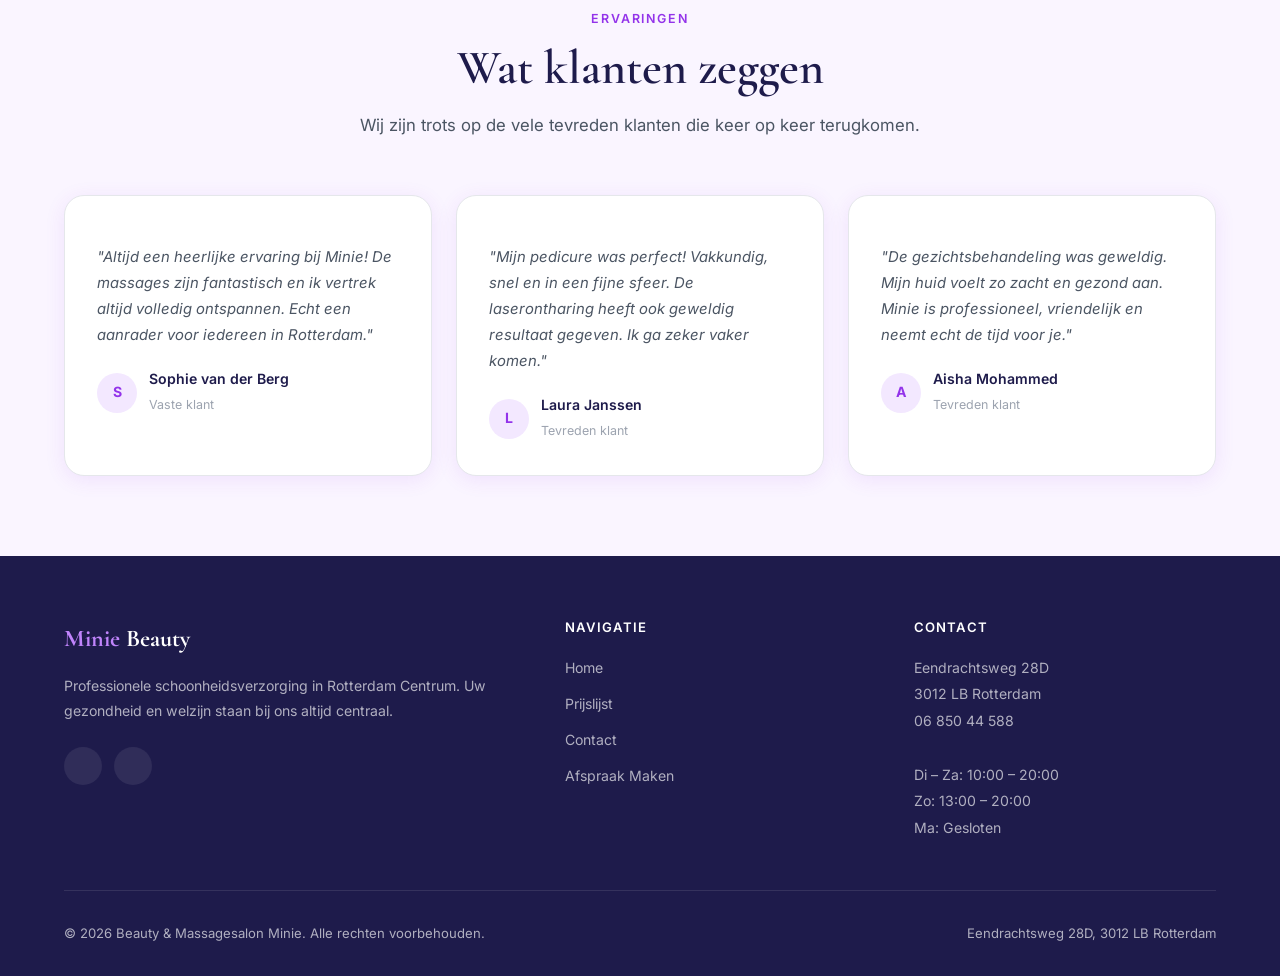
==== commit d941d70c: "Remove all emoji from website https://claude.ai/code/session_01UoGgP7S26pvJdD7zfxFc3J" ====
--- a/index.html
+++ b/index.html
@@ -1,393 +1,393 @@
 <!DOCTYPE html>
 <html lang="nl">
 <head>
-  <meta charset="UTF-8">
-  <meta name="viewport" content="width=device-width, initial-scale=1.0">
-
-  <!-- SEO Primary -->
-  <title>Beauty & Massagesalon Minie Rotterdam | Massage, Pedicure, Gezichtsbehandeling</title>
-  <meta name="description" content="Beauty & Massagesalon Minie in Rotterdam Centrum. Professionele massages, pedicure, manicure, gezichtsbehandelingen, laserontharen en meer. Direct online afspraak maken. Di–Za 10:00–20:00.">
-  <meta name="keywords" content="massagesalon Rotterdam, beauty salon Rotterdam, pedicure Rotterdam, manicure Rotterdam, gezichtsbehandeling Rotterdam, laserontharen Rotterdam, massage Rotterdam centrum, Minie salon">
-  <meta name="robots" content="index, follow">
-  <link rel="canonical" href="https://www.beautyenmassagesalonminie.nl/">
-
-  <!-- Open Graph -->
-  <meta property="og:type" content="website">
-  <meta property="og:url" content="https://www.beautyenmassagesalonminie.nl/">
-  <meta property="og:title" content="Beauty & Massagesalon Minie Rotterdam">
-  <meta property="og:description" content="Professionele beauty- en massagebehandelingen in Rotterdam Centrum. Massage, pedicure, manicure, gezichtsbehandelingen en laserontharen. Maak direct een afspraak.">
-  <meta property="og:locale" content="nl_NL">
-  <meta property="og:site_name" content="Beauty & Massagesalon Minie">
-
-  <!-- Twitter Card -->
-  <meta name="twitter:card" content="summary_large_image">
-  <meta name="twitter:title" content="Beauty & Massagesalon Minie Rotterdam">
-  <meta name="twitter:description" content="Professionele beauty- en massagebehandelingen in Rotterdam Centrum. Direct online afspraak maken.">
-
-  <!-- Schema.org LocalBusiness -->
-  <script type="application/ld+json">
-  {
-    "@context": "https://schema.org",
-    "@type": "BeautySalon",
-    "name": "Beauty & Massagesalon Minie",
-    "image": "https://www.beautyenmassagesalonminie.nl/images/salon.jpg",
-    "url": "https://www.beautyenmassagesalonminie.nl",
-    "telephone": "+31685044588",
-    "address": {
-      "@type": "PostalAddress",
-      "streetAddress": "Eendrachtsweg 28D",
-      "addressLocality": "Rotterdam",
-      "postalCode": "3012 LB",
-      "addressCountry": "NL"
-    },
-    "geo": {
-      "@type": "GeoCoordinates",
-      "latitude": 51.9136,
-      "longitude": 4.4723
-    },
-    "openingHoursSpecification": [
-      { "@type": "OpeningHoursSpecification", "dayOfWeek": ["Tuesday","Wednesday","Thursday","Friday","Saturday"], "opens": "10:00", "closes": "20:00" },
-      { "@type": "OpeningHoursSpecification", "dayOfWeek": "Sunday", "opens": "13:00", "closes": "20:00" }
-    ],
-    "priceRange": "€€",
-    "currenciesAccepted": "EUR",
-    "paymentAccepted": "Cash, PIN",
-    "description": "Gediplomeerde schoonheidsspecialiste met behandelingen zoals massage, pedicure, manicure, gezichtsbehandeling, ontharen en laserontharen in Rotterdam Centrum.",
-    "servesCuisine": null,
-    "hasMap": "https://maps.google.com/?q=Eendrachtsweg+28D,+3012+LB+Rotterdam"
-  }
-  </script>
-
-  <!-- Fonts -->
-  <link rel="preconnect" href="https://fonts.googleapis.com">
-  <link rel="preconnect" href="https://fonts.gstatic.com" crossorigin>
-  <link href="https://fonts.googleapis.com/css2?family=Cormorant+Garamond:ital,wght@0,400;0,600;0,700;1,400;1,600&family=Inter:wght@400;500;600&display=swap" rel="stylesheet">
-
-  <link rel="stylesheet" href="css/style.css">
+<meta charset="UTF-8">
+<meta name="viewport" content="width=device-width, initial-scale=1.0">
+
+<!-- SEO Primary -->
+<title>Beauty & Massagesalon Minie Rotterdam | Massage, Pedicure, Gezichtsbehandeling</title>
+<meta name="description" content="Beauty & Massagesalon Minie in Rotterdam Centrum. Professionele massages, pedicure, manicure, gezichtsbehandelingen, laserontharen en meer. Direct online afspraak maken. Di–Za 10:00–20:00.">
+<meta name="keywords" content="massagesalon Rotterdam, beauty salon Rotterdam, pedicure Rotterdam, manicure Rotterdam, gezichtsbehandeling Rotterdam, laserontharen Rotterdam, massage Rotterdam centrum, Minie salon">
+<meta name="robots" content="index, follow">
+<link rel="canonical" href="https://www.beautyenmassagesalonminie.nl/">
+
+<!-- Open Graph -->
+<meta property="og:type" content="website">
+<meta property="og:url" content="https://www.beautyenmassagesalonminie.nl/">
+<meta property="og:title" content="Beauty & Massagesalon Minie Rotterdam">
+<meta property="og:description" content="Professionele beauty- en massagebehandelingen in Rotterdam Centrum. Massage, pedicure, manicure, gezichtsbehandelingen en laserontharen. Maak direct een afspraak.">
+<meta property="og:locale" content="nl_NL">
+<meta property="og:site_name" content="Beauty & Massagesalon Minie">
+
+<!-- Twitter Card -->
+<meta name="twitter:card" content="summary_large_image">
+<meta name="twitter:title" content="Beauty & Massagesalon Minie Rotterdam">
+<meta name="twitter:description" content="Professionele beauty- en massagebehandelingen in Rotterdam Centrum. Direct online afspraak maken.">
+
+<!-- Schema.org LocalBusiness -->
+<script type="application/ld+json">
+{
+"@context": "https://schema.org",
+"@type": "BeautySalon",
+"name": "Beauty & Massagesalon Minie",
+"image": "https://www.beautyenmassagesalonminie.nl/images/salon.jpg",
+"url": "https://www.beautyenmassagesalonminie.nl",
+"telephone": "+31685044588",
+"address": {
+"@type": "PostalAddress",
+"streetAddress": "Eendrachtsweg 28D",
+"addressLocality": "Rotterdam",
+"postalCode": "3012 LB",
+"addressCountry": "NL"
+},
+"geo": {
+"@type": "GeoCoordinates",
+"latitude": 51.9136,
+"longitude": 4.4723
+},
+"openingHoursSpecification": [
+{ "@type": "OpeningHoursSpecification", "dayOfWeek": ["Tuesday","Wednesday","Thursday","Friday","Saturday"], "opens": "10:00", "closes": "20:00" },
+{ "@type": "OpeningHoursSpecification", "dayOfWeek": "Sunday", "opens": "13:00", "closes": "20:00" }
+],
+"priceRange": "€€",
+"currenciesAccepted": "EUR",
+"paymentAccepted": "Cash, PIN",
+"description": "Gediplomeerde schoonheidsspecialiste met behandelingen zoals massage, pedicure, manicure, gezichtsbehandeling, ontharen en laserontharen in Rotterdam Centrum.",
+"servesCuisine": null,
+"hasMap": "https://maps.google.com/?q=Eendrachtsweg+28D,+3012+LB+Rotterdam"
+}
+</script>
+
+<!-- Fonts -->
+<link rel="preconnect" href="https://fonts.googleapis.com">
+<link rel="preconnect" href="https://fonts.gstatic.com" crossorigin>
+<link href="https://fonts.googleapis.com/css2?family=Cormorant+Garamond:ital,wght@0,400;0,600;0,700;1,400;1,600&family=Inter:wght@400;500;600&display=swap" rel="stylesheet">
+
+<link rel="stylesheet" href="css/style.css">
 </head>
 <body>
 
 <!-- ===== NAVIGATION ===== -->
 <nav class="nav" role="navigation" aria-label="Hoofdnavigatie">
-  <div class="nav-inner">
-    <a href="index.html" class="nav-logo" aria-label="Naar startpagina">Minie<span> Beauty</span></a>
-    <div class="nav-links">
-      <a href="index.html" class="active">Home</a>
-      <a href="prijslijst.html">Prijslijst</a>
-      <a href="contact.html">Contact</a>
-    </div>
-    <a href="#" data-open-modal class="btn btn-primary nav-cta" aria-label="Afspraak maken">Boek Nu</a>
-    <button class="nav-hamburger" aria-label="Menu openen" aria-expanded="false">
-      <span></span><span></span><span></span>
-    </button>
-  </div>
-  <div class="nav-mobile" aria-hidden="true">
-    <a href="index.html">Home</a>
-    <a href="prijslijst.html">Prijslijst</a>
-    <a href="contact.html">Contact</a>
-    <a href="#" data-open-modal class="btn btn-primary">Boek Nu</a>
-  </div>
+<div class="nav-inner">
+<a href="index.html" class="nav-logo" aria-label="Naar startpagina">Minie<span> Beauty</span></a>
+<div class="nav-links">
+<a href="index.html" class="active">Home</a>
+<a href="prijslijst.html">Prijslijst</a>
+<a href="contact.html">Contact</a>
+</div>
+<a href="#" data-open-modal class="btn btn-primary nav-cta" aria-label="Afspraak maken">Boek Nu</a>
+<button class="nav-hamburger" aria-label="Menu openen" aria-expanded="false">
+<span></span><span></span><span></span>
+</button>
+</div>
+<div class="nav-mobile" aria-hidden="true">
+<a href="index.html">Home</a>
+<a href="prijslijst.html">Prijslijst</a>
+<a href="contact.html">Contact</a>
+<a href="#" data-open-modal class="btn btn-primary">Boek Nu</a>
+</div>
 </nav>
 
 <!-- ===== HERO ===== -->
 <section class="hero" aria-label="Welkomst sectie">
-  <div class="hero-bg-orbs" aria-hidden="true">
-    <span></span><span></span>
-  </div>
-  <div class="hero-content">
-    <div class="hero-text">
-      <span class="hero-badge">✨ Rotterdam Centrum</span>
-      <h1>Jouw moment van<br><em>pure verwennerij</em></h1>
-      <p>Als gediplomeerd schoonheidsspecialiste bieden wij professionele beauty- en massagebehandelingen in een warme, ontspannen sfeer in Rotterdam.</p>
-      <div class="hero-actions">
-        <a href="#" data-open-modal class="btn btn-white btn-lg">📅 Afspraak Maken</a>
-        <a href="prijslijst.html" class="btn btn-outline" style="color:white;border-color:rgba(255,255,255,0.5)">Bekijk Prijzen</a>
-      </div>
-      <div class="hero-stats">
-        <div class="hero-stat">
-          <strong>10+</strong>
-          <span>Jaar Ervaring</span>
-        </div>
-        <div class="hero-stat">
-          <strong>6</strong>
-          <span>Behandelingen</span>
-        </div>
-        <div class="hero-stat">
-          <strong>500+</strong>
-          <span>Tevreden Klanten</span>
-        </div>
-      </div>
-    </div>
-    <div class="hero-image-side" aria-hidden="true">
-      <div class="hero-card">
-        <p class="hero-card-title">Onze Behandelingen</p>
-        <ul class="hero-services-list">
-          <li class="hero-service-item"><span class="icon">💆</span> Massage &amp; Hot Stone</li>
-          <li class="hero-service-item"><span class="icon">✨</span> Gezichtsbehandelingen</li>
-          <li class="hero-service-item"><span class="icon">💅</span> Manicure &amp; Pedicure</li>
-          <li class="hero-service-item"><span class="icon">🪮</span> Ontharen &amp; Laserontharen</li>
-          <li class="hero-service-item"><span class="icon">🌿</span> Anti-rimpelbehandelingen</li>
-        </ul>
-        <div class="hero-card-footer">
-          <div class="hero-hours">
-            <strong>Openingstijden</strong>
-            Di – Za: 10:00 – 20:00<br>Zo: 13:00 – 20:00
-          </div>
-          <span class="open-badge" id="open-status"><span class="dot"></span> Open</span>
-        </div>
-      </div>
-    </div>
-  </div>
+<div class="hero-bg-orbs" aria-hidden="true">
+<span></span><span></span>
+</div>
+<div class="hero-content">
+<div class="hero-text">
+<span class="hero-badge"> Rotterdam Centrum</span>
+<h1>Jouw moment van<br><em>pure verwennerij</em></h1>
+<p>Als gediplomeerd schoonheidsspecialiste bieden wij professionele beauty- en massagebehandelingen in een warme, ontspannen sfeer in Rotterdam.</p>
+<div class="hero-actions">
+<a href="#" data-open-modal class="btn btn-white btn-lg"> Afspraak Maken</a>
+<a href="prijslijst.html" class="btn btn-outline" style="color:white;border-color:rgba(255,255,255,0.5)">Bekijk Prijzen</a>
+</div>
+<div class="hero-stats">
+<div class="hero-stat">
+<strong>10+</strong>
+<span>Jaar Ervaring</span>
+</div>
+<div class="hero-stat">
+<strong>6</strong>
+<span>Behandelingen</span>
+</div>
+<div class="hero-stat">
+<strong>500+</strong>
+<span>Tevreden Klanten</span>
+</div>
+</div>
+</div>
+<div class="hero-image-side" aria-hidden="true">
+<div class="hero-card">
+<p class="hero-card-title">Onze Behandelingen</p>
+<ul class="hero-services-list">
+<li class="hero-service-item"><span class="icon"></span> Massage &amp; Hot Stone</li>
+<li class="hero-service-item"><span class="icon"></span> Gezichtsbehandelingen</li>
+<li class="hero-service-item"><span class="icon"></span> Manicure &amp; Pedicure</li>
+<li class="hero-service-item"><span class="icon"></span> Ontharen &amp; Laserontharen</li>
+<li class="hero-service-item"><span class="icon"></span> Anti-rimpelbehandelingen</li>
+</ul>
+<div class="hero-card-footer">
+<div class="hero-hours">
+<strong>Openingstijden</strong>
+Di – Za: 10:00 – 20:00<br>Zo: 13:00 – 20:00
+</div>
+<span class="open-badge" id="open-status"><span class="dot"></span> Open</span>
+</div>
+</div>
+</div>
+</div>
 </section>
 
 <!-- ===== HOURS STRIP ===== -->
 <div class="hours-strip" aria-label="Openingstijden overzicht">
-  <div class="hours-inner">
-    <div class="hours-item">📍 <strong>Eendrachtsweg 28D, Rotterdam</strong></div>
-    <div class="hours-item">📞 <strong><a href="tel:+31685044588" style="color:inherit">06 850 44 588</a></strong></div>
-    <div class="hours-item">🕐 Di–Za: <strong>10:00–20:00</strong></div>
-    <div class="hours-item">🕐 Zo: <strong>13:00–20:00</strong></div>
-    <div class="hours-item">❌ Ma: <strong>Gesloten</strong></div>
-  </div>
+<div class="hours-inner">
+<div class="hours-item"> <strong>Eendrachtsweg 28D, Rotterdam</strong></div>
+<div class="hours-item"> <strong><a href="tel:+31685044588" style="color:inherit">06 850 44 588</a></strong></div>
+<div class="hours-item"> Di–Za: <strong>10:00–20:00</strong></div>
+<div class="hours-item"> Zo: <strong>13:00–20:00</strong></div>
+<div class="hours-item"> Ma: <strong>Gesloten</strong></div>
+</div>
 </div>
 
 <!-- ===== SERVICES ===== -->
 <section class="section" aria-labelledby="services-heading">
-  <div class="container">
-    <div class="section-header fade-up">
-      <span class="section-label">Wat wij bieden</span>
-      <h2 id="services-heading">Onze Behandelingen</h2>
-      <p>Van ontspannende massages tot stralende huidverzorging — wij zorgen dat u zich van top tot teen verwend voelt.</p>
-    </div>
-    <div class="services-grid">
-      <article class="service-card fade-up">
-        <div class="service-icon" aria-hidden="true">💆‍♀️</div>
-        <h3>Massage</h3>
-        <p>Lichaamsmassage, voetreflexmassage, cupping en meer. Laat alle spanning los in onze rustgevende behandelkamer.</p>
-        <p class="service-price">Vanaf €27</p>
-      </article>
-      <article class="service-card fade-up">
-        <div class="service-icon" aria-hidden="true">🪨</div>
-        <h3>Hot Stone Massage</h3>
-        <p>Diepe ontspanning met warme vulkanische stenen die spieren loslaten en de circulatie stimuleren.</p>
-        <p class="service-price">Vanaf €30</p>
-      </article>
-      <article class="service-card fade-up">
-        <div class="service-icon" aria-hidden="true">✨</div>
-        <h3>Gezichtsbehandeling</h3>
-        <p>Van gezichtsmassage met masker tot micro-dermabrasie — voor een stralende, gezonde huid.</p>
-        <p class="service-price">Vanaf €31</p>
-      </article>
-      <article class="service-card fade-up">
-        <div class="service-icon" aria-hidden="true">💅</div>
-        <h3>Hand &amp; Voet</h3>
-        <p>Manicure, spa-pedicure, gellak en O.P.I behandelingen voor perfecte handen en voeten.</p>
-        <p class="service-price">Vanaf €18</p>
-      </article>
-      <article class="service-card fade-up">
-        <div class="service-icon" aria-hidden="true">🪮</div>
-        <h3>Ontharen</h3>
-        <p>Epileren van wenkbrauwen en kin — snel, nauwkeurig en professioneel uitgevoerd.</p>
-        <p class="service-price">Vanaf €5</p>
-      </article>
-      <article class="service-card fade-up">
-        <div class="service-icon" aria-hidden="true">⚡</div>
-        <h3>Laserontharen</h3>
-        <p>Permanente haarverwijdering met laser voor gezicht en lichaam. Vlak, duurzaam resultaat.</p>
-        <p class="service-price">Vanaf €7</p>
-      </article>
-    </div>
-  </div>
+<div class="container">
+<div class="section-header fade-up">
+<span class="section-label">Wat wij bieden</span>
+<h2 id="services-heading">Onze Behandelingen</h2>
+<p>Van ontspannende massages tot stralende huidverzorging — wij zorgen dat u zich van top tot teen verwend voelt.</p>
+</div>
+<div class="services-grid">
+<article class="service-card fade-up">
+<div class="service-icon" aria-hidden="true"></div>
+<h3>Massage</h3>
+<p>Lichaamsmassage, voetreflexmassage, cupping en meer. Laat alle spanning los in onze rustgevende behandelkamer.</p>
+<p class="service-price">Vanaf €27</p>
+</article>
+<article class="service-card fade-up">
+<div class="service-icon" aria-hidden="true"></div>
+<h3>Hot Stone Massage</h3>
+<p>Diepe ontspanning met warme vulkanische stenen die spieren loslaten en de circulatie stimuleren.</p>
+<p class="service-price">Vanaf €30</p>
+</article>
+<article class="service-card fade-up">
+<div class="service-icon" aria-hidden="true"></div>
+<h3>Gezichtsbehandeling</h3>
+<p>Van gezichtsmassage met masker tot micro-dermabrasie — voor een stralende, gezonde huid.</p>
+<p class="service-price">Vanaf €31</p>
+</article>
+<article class="service-card fade-up">
+<div class="service-icon" aria-hidden="true"></div>
+<h3>Hand &amp; Voet</h3>
+<p>Manicure, spa-pedicure, gellak en O.P.I behandelingen voor perfecte handen en voeten.</p>
+<p class="service-price">Vanaf €18</p>
+</article>
+<article class="service-card fade-up">
+<div class="service-icon" aria-hidden="true"></div>
+<h3>Ontharen</h3>
+<p>Epileren van wenkbrauwen en kin — snel, nauwkeurig en professioneel uitgevoerd.</p>
+<p class="service-price">Vanaf €5</p>
+</article>
+<article class="service-card fade-up">
+<div class="service-icon" aria-hidden="true"></div>
+<h3>Laserontharen</h3>
+<p>Permanente haarverwijdering met laser voor gezicht en lichaam. Vlak, duurzaam resultaat.</p>
+<p class="service-price">Vanaf €7</p>
+</article>
+</div>
+</div>
 </section>
 
 <!-- ===== ABOUT ===== -->
 <section class="section about-section" aria-labelledby="about-heading">
-  <div class="container">
-    <div class="about-grid">
-      <div class="about-image fade-up">
-        <div class="about-image-box" role="img" aria-label="Sfeerbeeld van de salon">💅</div>
-        <div class="about-float-card" aria-hidden="true">
-          <div class="number">10+</div>
-          <div class="label">Jaar expertise</div>
-        </div>
-      </div>
-      <div class="about-text fade-up">
-        <span class="section-label">Over ons</span>
-        <h2 id="about-heading">Welkom bij Minie</h2>
-        <p>Schoonheidsverzorging is de kunst om de schoonheid van het lichaam te verhogen en/of te behouden. Om dit te bereiken is rust, reiniging en verzorging met goede producten erg belangrijk.</p>
-        <p>Als gediplomeerd schoonheidsspecialiste bieden wij in onze gezellige salon de volgende behandelingen aan: pedicure, gezichtsbehandelingen, manicure, massages, ontharen en anti-rimpelbehandelingen.</p>
-        <div class="about-features">
-          <div class="about-feature">
-            <div class="about-feature-icon" aria-hidden="true">🎓</div>
-            <div class="about-feature-text">
-              <strong>Gediplomeerd Specialist</strong>
-              <p>Gecertificeerde schoonheidsspecialiste met jarenlange vakkennis en opleiding.</p>
-            </div>
-          </div>
-          <div class="about-feature">
-            <div class="about-feature-icon" aria-hidden="true">🌿</div>
-            <div class="about-feature-text">
-              <strong>Kwaliteitsproducten</strong>
-              <p>Wij werken uitsluitend met hoogwaardige, professionele producten voor het beste resultaat.</p>
-            </div>
-          </div>
-          <div class="about-feature">
-            <div class="about-feature-icon" aria-hidden="true">❤️</div>
-            <div class="about-feature-text">
-              <strong>Persoonlijke aandacht</strong>
-              <p>Elke behandeling wordt afgestemd op uw specifieke wensen en huidtype.</p>
-            </div>
-          </div>
-        </div>
-      </div>
-    </div>
-  </div>
+<div class="container">
+<div class="about-grid">
+<div class="about-image fade-up">
+<div class="about-image-box" role="img" aria-label="Sfeerbeeld van de salon"></div>
+<div class="about-float-card" aria-hidden="true">
+<div class="number">10+</div>
+<div class="label">Jaar expertise</div>
+</div>
+</div>
+<div class="about-text fade-up">
+<span class="section-label">Over ons</span>
+<h2 id="about-heading">Welkom bij Minie</h2>
+<p>Schoonheidsverzorging is de kunst om de schoonheid van het lichaam te verhogen en/of te behouden. Om dit te bereiken is rust, reiniging en verzorging met goede producten erg belangrijk.</p>
+<p>Als gediplomeerd schoonheidsspecialiste bieden wij in onze gezellige salon de volgende behandelingen aan: pedicure, gezichtsbehandelingen, manicure, massages, ontharen en anti-rimpelbehandelingen.</p>
+<div class="about-features">
+<div class="about-feature">
+<div class="about-feature-icon" aria-hidden="true"></div>
+<div class="about-feature-text">
+<strong>Gediplomeerd Specialist</strong>
+<p>Gecertificeerde schoonheidsspecialiste met jarenlange vakkennis en opleiding.</p>
+</div>
+</div>
+<div class="about-feature">
+<div class="about-feature-icon" aria-hidden="true"></div>
+<div class="about-feature-text">
+<strong>Kwaliteitsproducten</strong>
+<p>Wij werken uitsluitend met hoogwaardige, professionele producten voor het beste resultaat.</p>
+</div>
+</div>
+<div class="about-feature">
+<div class="about-feature-icon" aria-hidden="true"></div>
+<div class="about-feature-text">
+<strong>Persoonlijke aandacht</strong>
+<p>Elke behandeling wordt afgestemd op uw specifieke wensen en huidtype.</p>
+</div>
+</div>
+</div>
+</div>
+</div>
+</div>
 </section>
 
 <!-- ===== BOOKING CTA ===== -->
 <section class="booking-cta" aria-labelledby="booking-cta-heading">
-  <div class="container">
-    <span class="section-label">Maak een afspraak</span>
-    <h2 id="booking-cta-heading">Klaar voor uw verwenmoment?</h2>
-    <p>Boek direct online of bel ons. Wij staan voor u klaar van dinsdag tot en met zaterdag.</p>
-    <div class="booking-cta-buttons">
-      <a href="#" data-open-modal class="btn btn-white btn-lg">📅 Direct Boeken</a>
-      <a href="https://wa.me/31685044588" target="_blank" rel="noopener noreferrer" class="btn btn-whatsapp btn-lg">💬 WhatsApp</a>
-      <a href="tel:+31685044588" class="btn btn-lg" style="background:rgba(255,255,255,0.15);color:white;border-color:rgba(255,255,255,0.3)">📞 06 850 44 588</a>
-    </div>
-  </div>
+<div class="container">
+<span class="section-label">Maak een afspraak</span>
+<h2 id="booking-cta-heading">Klaar voor uw verwenmoment?</h2>
+<p>Boek direct online of bel ons. Wij staan voor u klaar van dinsdag tot en met zaterdag.</p>
+<div class="booking-cta-buttons">
+<a href="#" data-open-modal class="btn btn-white btn-lg"> Direct Boeken</a>
+<a href="https://wa.me/31685044588" target="_blank" rel="noopener noreferrer" class="btn btn-whatsapp btn-lg"> WhatsApp</a>
+<a href="tel:+31685044588" class="btn btn-lg" style="background:rgba(255,255,255,0.15);color:white;border-color:rgba(255,255,255,0.3)"> 06 850 44 588</a>
+</div>
+</div>
 </section>
 
 <!-- ===== TESTIMONIALS ===== -->
 <section class="section testimonials-section" aria-labelledby="testimonials-heading">
-  <div class="container">
-    <div class="section-header fade-up">
-      <span class="section-label">Ervaringen</span>
-      <h2 id="testimonials-heading">Wat klanten zeggen</h2>
-      <p>Wij zijn trots op de vele tevreden klanten die keer op keer terugkomen.</p>
-    </div>
-    <div class="testimonials-grid">
-      <article class="testimonial-card fade-up">
-        <div class="testimonial-stars" aria-label="5 sterren">★★★★★</div>
-        <p class="testimonial-text">"Altijd een heerlijke ervaring bij Minie! De massages zijn fantastisch en ik vertrek altijd volledig ontspannen. Echt een aanrader voor iedereen in Rotterdam."</p>
-        <div class="testimonial-author">
-          <div class="testimonial-avatar" aria-hidden="true">S</div>
-          <div class="testimonial-author-info">
-            <strong>Sophie van der Berg</strong>
-            <span>Vaste klant</span>
-          </div>
-        </div>
-      </article>
-      <article class="testimonial-card fade-up">
-        <div class="testimonial-stars" aria-label="5 sterren">★★★★★</div>
-        <p class="testimonial-text">"Mijn pedicure was perfect! Vakkundig, snel en in een fijne sfeer. De laserontharing heeft ook geweldig resultaat gegeven. Ik ga zeker vaker komen."</p>
-        <div class="testimonial-author">
-          <div class="testimonial-avatar" aria-hidden="true">L</div>
-          <div class="testimonial-author-info">
-            <strong>Laura Janssen</strong>
-            <span>Tevreden klant</span>
-          </div>
-        </div>
-      </article>
-      <article class="testimonial-card fade-up">
-        <div class="testimonial-stars" aria-label="5 sterren">★★★★★</div>
-        <p class="testimonial-text">"De gezichtsbehandeling was geweldig. Mijn huid voelt zo zacht en gezond aan. Minie is professioneel, vriendelijk en neemt echt de tijd voor je."</p>
-        <div class="testimonial-author">
-          <div class="testimonial-avatar" aria-hidden="true">A</div>
-          <div class="testimonial-author-info">
-            <strong>Aisha Mohammed</strong>
-            <span>Tevreden klant</span>
-          </div>
-        </div>
-      </article>
-    </div>
-  </div>
+<div class="container">
+<div class="section-header fade-up">
+<span class="section-label">Ervaringen</span>
+<h2 id="testimonials-heading">Wat klanten zeggen</h2>
+<p>Wij zijn trots op de vele tevreden klanten die keer op keer terugkomen.</p>
+</div>
+<div class="testimonials-grid">
+<article class="testimonial-card fade-up">
+<div class="testimonial-stars" aria-label="5 sterren"></div>
+<p class="testimonial-text">"Altijd een heerlijke ervaring bij Minie! De massages zijn fantastisch en ik vertrek altijd volledig ontspannen. Echt een aanrader voor iedereen in Rotterdam."</p>
+<div class="testimonial-author">
+<div class="testimonial-avatar" aria-hidden="true">S</div>
+<div class="testimonial-author-info">
+<strong>Sophie van der Berg</strong>
+<span>Vaste klant</span>
+</div>
+</div>
+</article>
+<article class="testimonial-card fade-up">
+<div class="testimonial-stars" aria-label="5 sterren"></div>
+<p class="testimonial-text">"Mijn pedicure was perfect! Vakkundig, snel en in een fijne sfeer. De laserontharing heeft ook geweldig resultaat gegeven. Ik ga zeker vaker komen."</p>
+<div class="testimonial-author">
+<div class="testimonial-avatar" aria-hidden="true">L</div>
+<div class="testimonial-author-info">
+<strong>Laura Janssen</strong>
+<span>Tevreden klant</span>
+</div>
+</div>
+</article>
+<article class="testimonial-card fade-up">
+<div class="testimonial-stars" aria-label="5 sterren"></div>
+<p class="testimonial-text">"De gezichtsbehandeling was geweldig. Mijn huid voelt zo zacht en gezond aan. Minie is professioneel, vriendelijk en neemt echt de tijd voor je."</p>
+<div class="testimonial-author">
+<div class="testimonial-avatar" aria-hidden="true">A</div>
+<div class="testimonial-author-info">
+<strong>Aisha Mohammed</strong>
+<span>Tevreden klant</span>
+</div>
+</div>
+</article>
+</div>
+</div>
 </section>
 
 <!-- ===== FOOTER ===== -->
 <footer class="footer" role="contentinfo">
-  <div class="container">
-    <div class="footer-grid">
-      <div class="footer-brand">
-        <a href="index.html" class="footer-logo">Minie<span> Beauty</span></a>
-        <p>Professionele schoonheidsverzorging in Rotterdam Centrum. Uw gezondheid en welzijn staan bij ons altijd centraal.</p>
-        <div class="footer-social">
-          <a href="https://wa.me/31685044588" target="_blank" rel="noopener noreferrer" aria-label="WhatsApp">💬</a>
-          <a href="tel:+31685044588" aria-label="Bel ons">📞</a>
-        </div>
-      </div>
-      <div class="footer-col">
-        <h4>Navigatie</h4>
-        <ul>
-          <li><a href="index.html">Home</a></li>
-          <li><a href="prijslijst.html">Prijslijst</a></li>
-          <li><a href="contact.html">Contact</a></li>
-          <li><a href="#" data-open-modal>Afspraak Maken</a></li>
-        </ul>
-      </div>
-      <div class="footer-col">
-        <h4>Contact</h4>
-        <address>
-          <a href="https://maps.google.com/?q=Eendrachtsweg+28D,+3012+LB+Rotterdam" target="_blank" rel="noopener noreferrer">
-            Eendrachtsweg 28D<br>3012 LB Rotterdam
-          </a>
-          <a href="tel:+31685044588">06 850 44 588</a>
-          <br>
-          Di – Za: 10:00 – 20:00<br>
-          Zo: 13:00 – 20:00<br>
-          Ma: Gesloten
-        </address>
-      </div>
-    </div>
-    <div class="footer-bottom">
-      <p>&copy; <span id="year"></span> Beauty &amp; Massagesalon Minie. Alle rechten voorbehouden.</p>
-      <p>Eendrachtsweg 28D, 3012 LB Rotterdam</p>
-    </div>
-  </div>
+<div class="container">
+<div class="footer-grid">
+<div class="footer-brand">
+<a href="index.html" class="footer-logo">Minie<span> Beauty</span></a>
+<p>Professionele schoonheidsverzorging in Rotterdam Centrum. Uw gezondheid en welzijn staan bij ons altijd centraal.</p>
+<div class="footer-social">
+<a href="https://wa.me/31685044588" target="_blank" rel="noopener noreferrer" aria-label="WhatsApp"></a>
+<a href="tel:+31685044588" aria-label="Bel ons"></a>
+</div>
+</div>
+<div class="footer-col">
+<h4>Navigatie</h4>
+<ul>
+<li><a href="index.html">Home</a></li>
+<li><a href="prijslijst.html">Prijslijst</a></li>
+<li><a href="contact.html">Contact</a></li>
+<li><a href="#" data-open-modal>Afspraak Maken</a></li>
+</ul>
+</div>
+<div class="footer-col">
+<h4>Contact</h4>
+<address>
+<a href="https://maps.google.com/?q=Eendrachtsweg+28D,+3012+LB+Rotterdam" target="_blank" rel="noopener noreferrer">
+Eendrachtsweg 28D<br>3012 LB Rotterdam
+</a>
+<a href="tel:+31685044588">06 850 44 588</a>
+<br>
+Di – Za: 10:00 – 20:00<br>
+Zo: 13:00 – 20:00<br>
+Ma: Gesloten
+</address>
+</div>
+</div>
+<div class="footer-bottom">
+<p>&copy; <span id="year"></span> Beauty &amp; Massagesalon Minie. Alle rechten voorbehouden.</p>
+<p>Eendrachtsweg 28D, 3012 LB Rotterdam</p>
+</div>
+</div>
 </footer>
 
 <!-- ===== BOOKING MODAL ===== -->
 <div id="modal-overlay" class="modal-overlay" role="dialog" aria-modal="true" aria-labelledby="modal-title">
-  <div class="modal">
-    <button id="modal-close" class="modal-close" aria-label="Sluiten">✕</button>
-    <h3 id="modal-title">Afspraak Maken</h3>
-    <p>Kies hoe u een afspraak wilt maken bij Beauty &amp; Massagesalon Minie.</p>
-    <div class="modal-options">
-      <a href="https://wa.me/31685044588" target="_blank" rel="noopener noreferrer" class="modal-option whatsapp">
-        <span class="modal-option-icon">💬</span>
-        <div class="modal-option-text">
-          WhatsApp
-          <span>Stuur ons een bericht</span>
-        </div>
-      </a>
-      <a href="tel:+31685044588" class="modal-option">
-        <span class="modal-option-icon">📞</span>
-        <div class="modal-option-text">
-          Bel Ons
-          <span>06 850 44 588</span>
-        </div>
-      </a>
-      <a href="contact.html#booking-form" class="modal-option">
-        <span class="modal-option-icon">📋</span>
-        <div class="modal-option-text">
-          Afspraakformulier
-          <span>Vul online in</span>
-        </div>
-      </a>
-      <!-- Replace href below with your Treatwell salon URL -->
-      <a href="#treatwell" target="_blank" rel="noopener noreferrer" class="modal-option">
-        <span class="modal-option-icon">🌐</span>
-        <div class="modal-option-text">
-          Online Boeken
-          <span>Via Treatwell</span>
-        </div>
-      </a>
-    </div>
-  </div>
+<div class="modal">
+<button id="modal-close" class="modal-close" aria-label="Sluiten"></button>
+<h3 id="modal-title">Afspraak Maken</h3>
+<p>Kies hoe u een afspraak wilt maken bij Beauty &amp; Massagesalon Minie.</p>
+<div class="modal-options">
+<a href="https://wa.me/31685044588" target="_blank" rel="noopener noreferrer" class="modal-option whatsapp">
+<span class="modal-option-icon"></span>
+<div class="modal-option-text">
+WhatsApp
+<span>Stuur ons een bericht</span>
+</div>
+</a>
+<a href="tel:+31685044588" class="modal-option">
+<span class="modal-option-icon"></span>
+<div class="modal-option-text">
+Bel Ons
+<span>06 850 44 588</span>
+</div>
+</a>
+<a href="contact.html#booking-form" class="modal-option">
+<span class="modal-option-icon"></span>
+<div class="modal-option-text">
+Afspraakformulier
+<span>Vul online in</span>
+</div>
+</a>
+<!-- Replace href below with your Treatwell salon URL -->
+<a href="#treatwell" target="_blank" rel="noopener noreferrer" class="modal-option">
+<span class="modal-option-icon"></span>
+<div class="modal-option-text">
+Online Boeken
+<span>Via Treatwell</span>
+</div>
+</a>
+</div>
+</div>
 </div>
 
 <script>
-  document.getElementById('year').textContent = new Date().getFullYear();
+document.getElementById('year').textContent = new Date().getFullYear();
 </script>
 <script src="js/main.js"></script>
 </body>
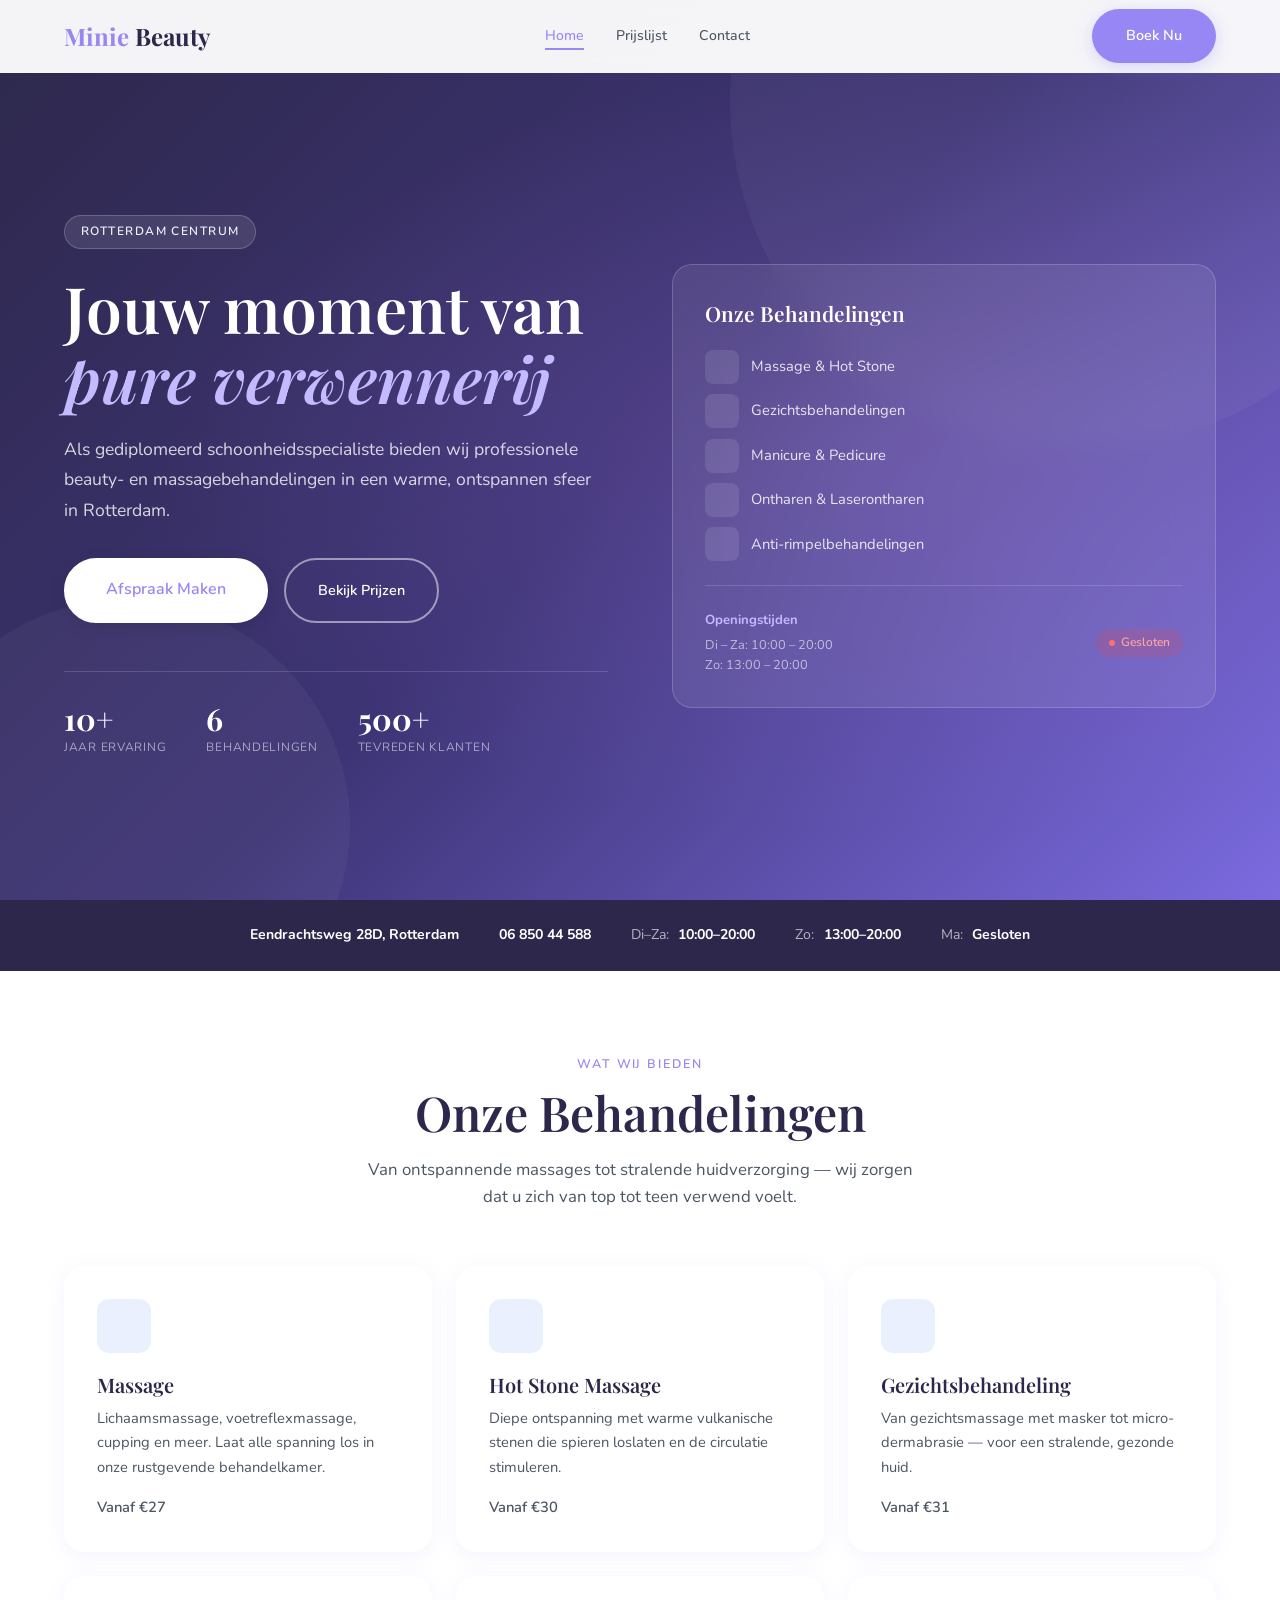
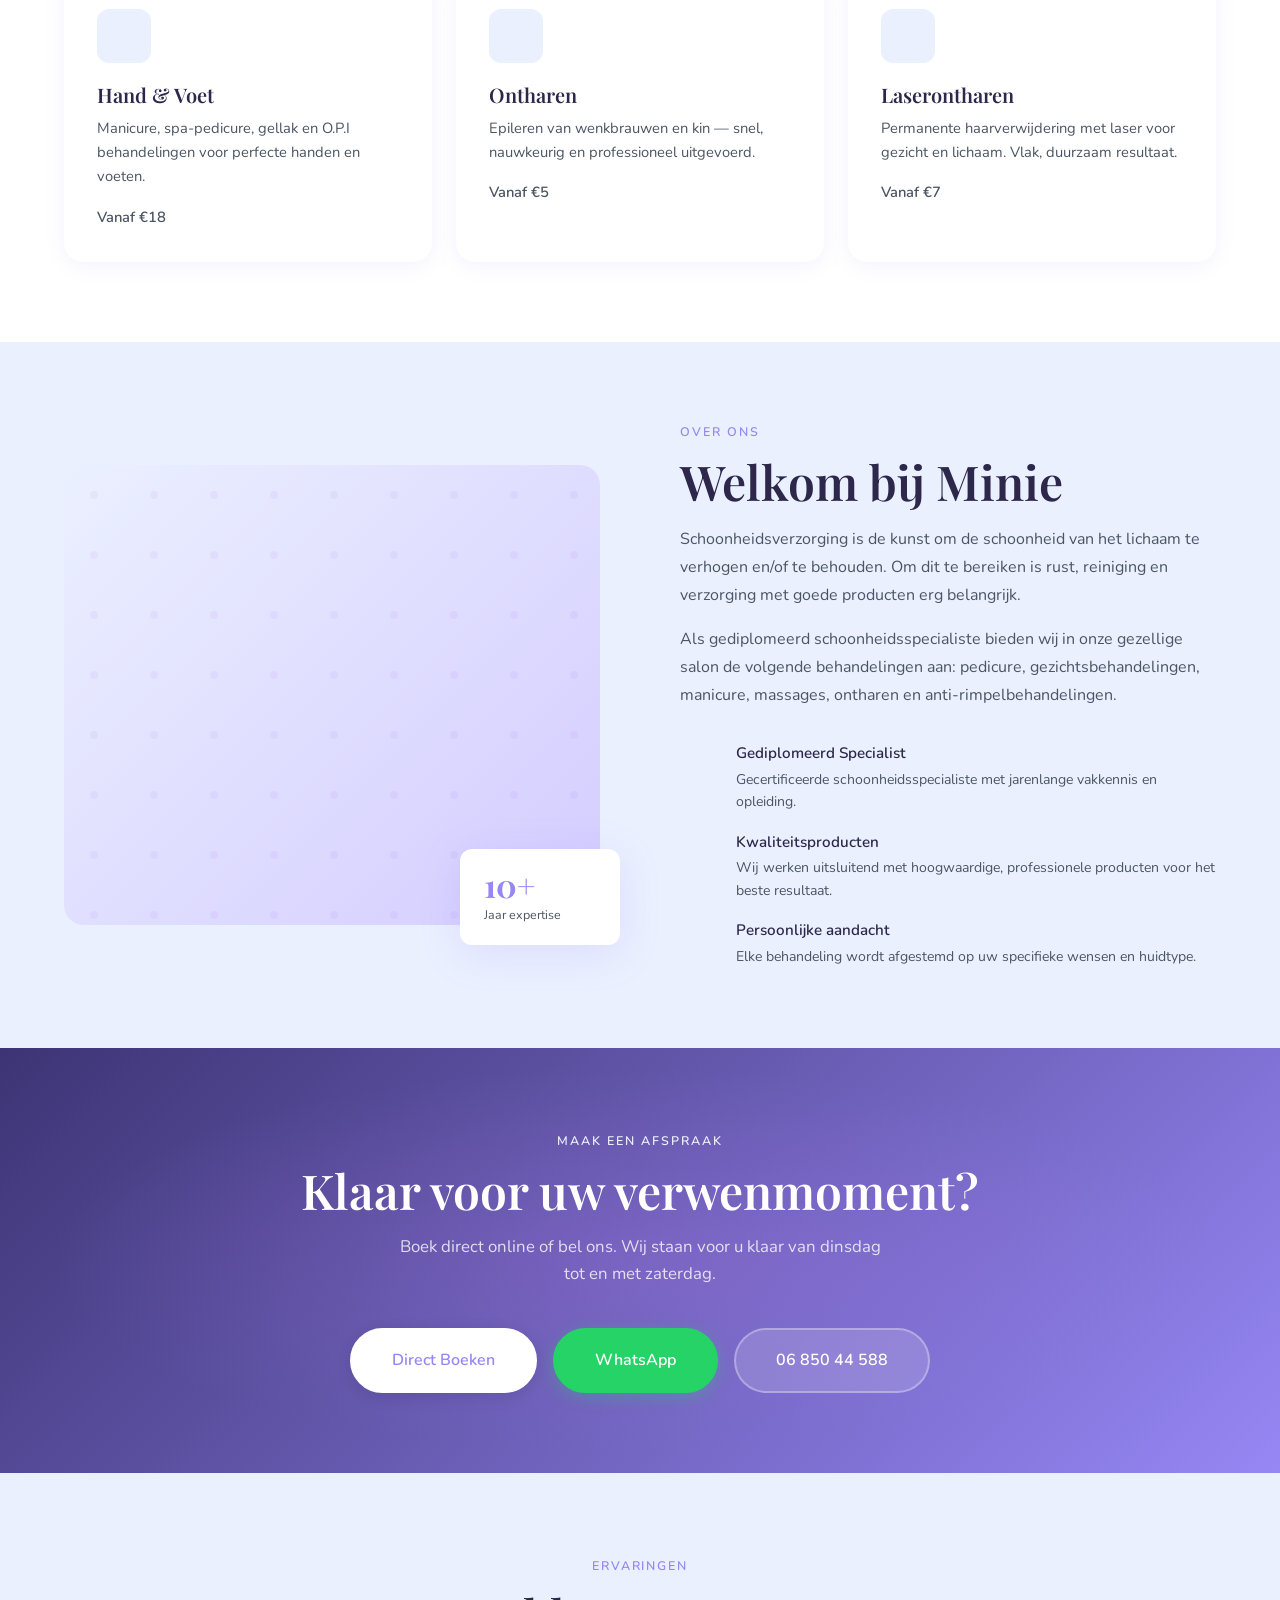
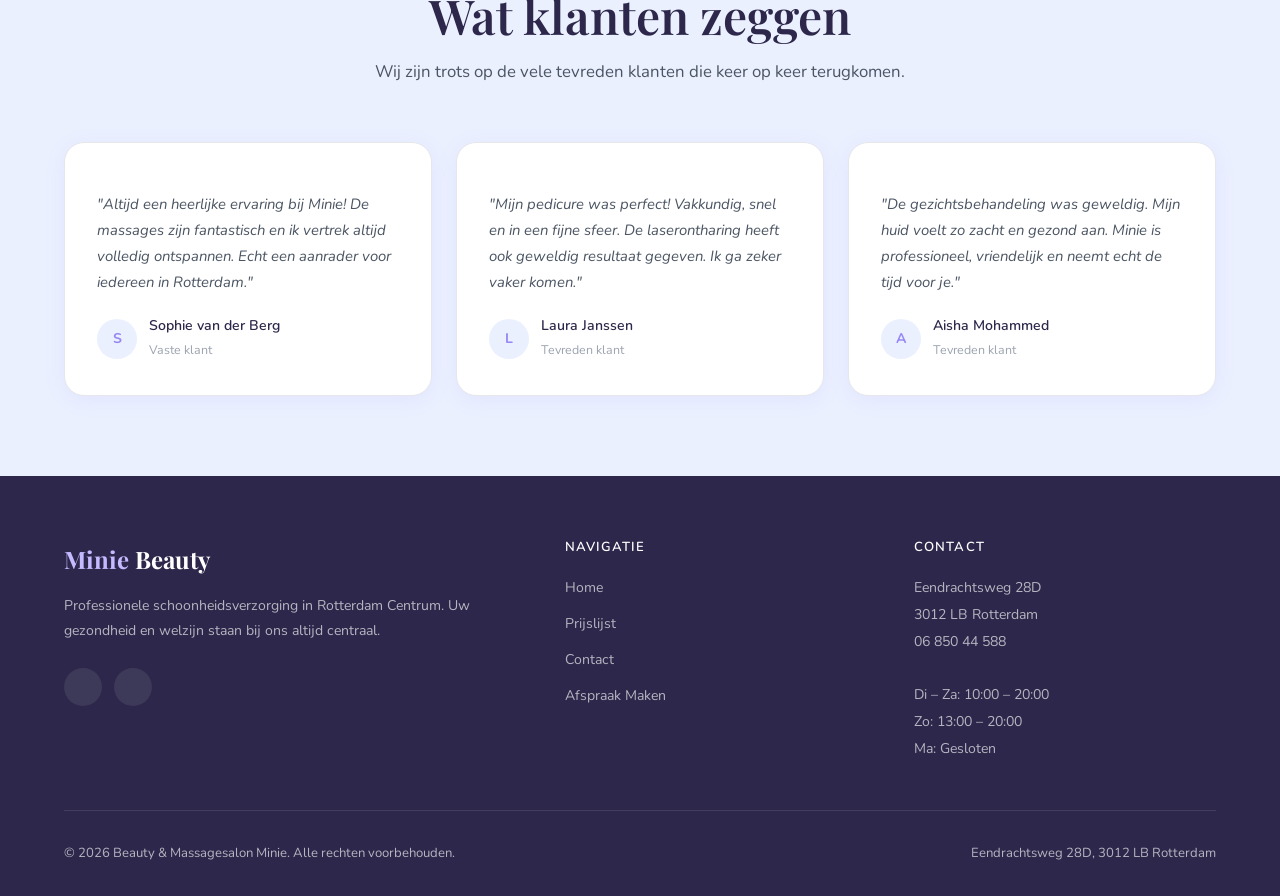
==== commit f7479c9f: "Apply Nunito/Playfair Display fonts and Titan White/Crocus Purple/Ebony Clay palette https://claude." ====
--- a/index.html
+++ b/index.html
@@ -61,7 +61,7 @@
 <!-- Fonts -->
 <link rel="preconnect" href="https://fonts.googleapis.com">
 <link rel="preconnect" href="https://fonts.gstatic.com" crossorigin>
-<link href="https://fonts.googleapis.com/css2?family=Cormorant+Garamond:ital,wght@0,400;0,600;0,700;1,400;1,600&family=Inter:wght@400;500;600&display=swap" rel="stylesheet">
+<link href="https://fonts.googleapis.com/css2?family=Playfair+Display:ital,wght@0,400;0,600;0,700;1,400;1,600&family=Nunito:wght@400;500;600;700&display=swap" rel="stylesheet">
 
 <link rel="stylesheet" href="css/style.css">
 </head>
--- a/css/style.css
+++ b/css/style.css
@@ -1,21 +1,21 @@
 /* === Custom Properties === */
 :root {
-  --color-primary: #9333ea;
-  --color-primary-dark: #7c3aed;
-  --color-primary-light: #f3e8ff;
-  --color-primary-mid: #c084fc;
-  --color-dark: #1e1b4b;
+  --color-primary: #9687F5;
+  --color-primary-dark: #7B6BE0;
+  --color-primary-light: #EBF0FF;
+  --color-primary-mid: #C4BAFF;
+  --color-dark: #2D284B;
   --color-text: #4b5563;
   --color-text-light: #9ca3af;
   --color-bg: #ffffff;
-  --color-bg-soft: #faf5ff;
+  --color-bg-soft: #EBF0FF;
   --color-white: #ffffff;
   --color-border: #e5e7eb;
-  --font-heading: 'Cormorant Garamond', Georgia, serif;
-  --font-body: 'Inter', -apple-system, BlinkMacSystemFont, sans-serif;
+  --font-heading: 'Playfair Display', Georgia, serif;
+  --font-body: 'Nunito', -apple-system, BlinkMacSystemFont, sans-serif;
   --shadow-sm: 0 1px 3px rgba(0,0,0,0.08);
-  --shadow-md: 0 4px 20px rgba(147,51,234,0.1);
-  --shadow-lg: 0 8px 40px rgba(147,51,234,0.18);
+  --shadow-md: 0 4px 20px rgba(150,135,245,0.1);
+  --shadow-lg: 0 8px 40px rgba(150,135,245,0.18);
   --radius: 12px;
   --radius-lg: 20px;
   --transition: 0.3s ease;
@@ -69,8 +69,8 @@
   transition: var(--transition);
   border: 2px solid transparent;
 }
-.btn-primary { background: var(--color-primary); color: white; box-shadow: 0 4px 16px rgba(147,51,234,0.3); }
-.btn-primary:hover { background: var(--color-primary-dark); transform: translateY(-2px); box-shadow: 0 8px 24px rgba(147,51,234,0.4); }
+.btn-primary { background: var(--color-primary); color: white; box-shadow: 0 4px 16px rgba(150,135,245,0.3); }
+.btn-primary:hover { background: var(--color-primary-dark); transform: translateY(-2px); box-shadow: 0 8px 24px rgba(150,135,245,0.4); }
 .btn-outline { background: transparent; color: var(--color-primary); border-color: var(--color-primary); }
 .btn-outline:hover { background: var(--color-primary); color: white; transform: translateY(-2px); }
 .btn-white { background: white; color: var(--color-primary); box-shadow: 0 4px 16px rgba(0,0,0,0.1); border-color: white; }
@@ -112,7 +112,7 @@
 /* === Hero === */
 .hero {
   min-height: 100vh;
-  background: linear-gradient(135deg, #1e1b4b 0%, #4c1d95 50%, #7c3aed 100%);
+  background: linear-gradient(135deg, #2D284B 0%, #3d3475 50%, #7B6BE0 100%);
   display: flex; align-items: center;
   position: relative; overflow: hidden;
   padding-top: 72px;
@@ -124,9 +124,9 @@
 .hero-bg-orbs span:nth-child(2) { width: 450px; height: 450px; bottom: -150px; left: -100px; }
 .hero-content { position: relative; z-index: 1; max-width: var(--max-width); margin: 0 auto; padding: 4rem 1.5rem; display: grid; grid-template-columns: 1fr 1fr; gap: 4rem; align-items: center; }
 .hero-text { color: white; }
-.hero-badge { display: inline-flex; align-items: center; gap: 0.5rem; background: rgba(255,255,255,0.1); border: 1px solid rgba(255,255,255,0.2); color: #ddd6fe; font-size: 0.75rem; font-weight: 600; letter-spacing: 0.12em; text-transform: uppercase; padding: 0.4rem 1rem; border-radius: 50px; margin-bottom: 1.5rem; }
+.hero-badge { display: inline-flex; align-items: center; gap: 0.5rem; background: rgba(255,255,255,0.1); border: 1px solid rgba(255,255,255,0.2); color: #EBF0FF; font-size: 0.75rem; font-weight: 600; letter-spacing: 0.12em; text-transform: uppercase; padding: 0.4rem 1rem; border-radius: 50px; margin-bottom: 1.5rem; }
 .hero-text h1 { color: white; margin-bottom: 1.25rem; line-height: 1.1; }
-.hero-text h1 em { font-style: italic; color: #c084fc; }
+.hero-text h1 em { font-style: italic; color: #C4BAFF; }
 .hero-text > p { font-size: 1.1rem; color: rgba(255,255,255,0.8); margin-bottom: 2rem; line-height: 1.75; }
 .hero-actions { display: flex; gap: 1rem; flex-wrap: wrap; }
 .hero-stats { display: flex; gap: 2.5rem; margin-top: 3rem; padding-top: 2rem; border-top: 1px solid rgba(255,255,255,0.15); }
@@ -139,7 +139,7 @@
 .hero-service-item .icon { width: 34px; height: 34px; background: rgba(255,255,255,0.1); border-radius: 8px; display: flex; align-items: center; justify-content: center; font-size: 1rem; flex-shrink: 0; }
 .hero-card-footer { margin-top: 1.5rem; padding-top: 1.5rem; border-top: 1px solid rgba(255,255,255,0.15); display: flex; align-items: center; justify-content: space-between; }
 .hero-hours { font-size: 0.8rem; color: rgba(255,255,255,0.6); }
-.hero-hours strong { display: block; color: #c084fc; font-size: 0.82rem; margin-bottom: 0.2rem; }
+.hero-hours strong { display: block; color: #C4BAFF; font-size: 0.82rem; margin-bottom: 0.2rem; }
 .open-badge { display: inline-flex; align-items: center; gap: 0.4rem; background: rgba(34,197,94,0.18); color: #86efac; font-size: 0.75rem; font-weight: 600; padding: 0.3rem 0.8rem; border-radius: 50px; }
 .open-badge .dot { width: 6px; height: 6px; border-radius: 50%; background: #4ade80; animation: pulse 2s infinite; }
 @keyframes pulse { 0%, 100% { opacity: 1; } 50% { opacity: 0.35; } }
@@ -158,7 +158,7 @@
 /* === About === */
 .about-section { background: var(--color-bg-soft); }
 .about-grid { display: grid; grid-template-columns: 1fr 1fr; gap: 5rem; align-items: center; }
-.about-image-box { background: linear-gradient(135deg, var(--color-primary-light), #e9d5ff); border-radius: var(--radius-lg); height: 460px; display: flex; align-items: center; justify-content: center; font-size: 6rem; position: relative; overflow: hidden; }
+.about-image-box { background: linear-gradient(135deg, var(--color-primary-light), #D4CCFF); border-radius: var(--radius-lg); height: 460px; display: flex; align-items: center; justify-content: center; font-size: 6rem; position: relative; overflow: hidden; }
 .about-image-box::after { content: ''; position: absolute; inset: 0; background: url("data:image/svg+xml,%3Csvg width='60' height='60' viewBox='0 0 60 60' xmlns='http://www.w3.org/2000/svg'%3E%3Cg fill='none'%3E%3Cg fill='%239333ea' fill-opacity='0.06'%3E%3Ccircle cx='30' cy='30' r='4'/%3E%3C/g%3E%3C/g%3E%3C/svg%3E"); }
 .about-float-card { position: absolute; bottom: -20px; right: -20px; background: white; border-radius: var(--radius); padding: 1.25rem 1.5rem; box-shadow: var(--shadow-lg); min-width: 160px; }
 .about-float-card .number { font-family: var(--font-heading); font-size: 2rem; font-weight: 700; color: var(--color-primary); line-height: 1; }
@@ -174,10 +174,10 @@
 .about-feature-text p { font-size: 0.88rem; color: var(--color-text); margin: 0; }
 
 /* === Booking CTA Banner === */
-.booking-cta { background: linear-gradient(135deg, #4c1d95 0%, #9333ea 100%); padding: 5rem 0; text-align: center; color: white; position: relative; overflow: hidden; }
+.booking-cta { background: linear-gradient(135deg, #3d3475 0%, #9687F5 100%); padding: 5rem 0; text-align: center; color: white; position: relative; overflow: hidden; }
 .booking-cta::before { content: ''; position: absolute; inset: 0; background: radial-gradient(ellipse at center, rgba(192,132,252,0.2) 0%, transparent 65%); }
 .booking-cta .container { position: relative; z-index: 1; }
-.booking-cta .section-label { color: #ddd6fe; }
+.booking-cta .section-label { color: #EBF0FF; }
 .booking-cta h2 { color: white; margin-bottom: 1rem; }
 .booking-cta p { color: rgba(255,255,255,0.8); max-width: 500px; margin: 0 auto 2.5rem; font-size: 1.05rem; }
 .booking-cta-buttons { display: flex; gap: 1rem; justify-content: center; flex-wrap: wrap; }
@@ -200,10 +200,10 @@
 .testimonial-author-info span { font-size: 0.78rem; color: var(--color-text-light); }
 
 /* === Page Hero (shared) === */
-.page-hero { background: linear-gradient(135deg, #1e1b4b 0%, #9333ea 100%); padding: 8rem 0 4rem; text-align: center; color: white; }
+.page-hero { background: linear-gradient(135deg, #2D284B 0%, #9687F5 100%); padding: 8rem 0 4rem; text-align: center; color: white; }
 .page-hero h1 { color: white; margin-bottom: 0.75rem; }
 .page-hero p { color: rgba(255,255,255,0.8); max-width: 500px; margin: 0 auto; font-size: 1.05rem; }
-.page-hero .section-label { color: #ddd6fe; }
+.page-hero .section-label { color: #EBF0FF; }
 
 /* === Price List === */
 .price-categories { padding: 5rem 0; }
@@ -255,7 +255,7 @@
 .form-group { margin-bottom: 1.1rem; }
 .form-group label { display: block; font-size: 0.82rem; font-weight: 600; color: var(--color-dark); margin-bottom: 0.4rem; }
 .form-group input, .form-group select, .form-group textarea { width: 100%; padding: 0.78rem 1rem; border: 1.5px solid var(--color-border); border-radius: 10px; font-family: var(--font-body); font-size: 0.88rem; color: var(--color-dark); background: white; transition: var(--transition); outline: none; appearance: none; -webkit-appearance: none; }
-.form-group input:focus, .form-group select:focus, .form-group textarea:focus { border-color: var(--color-primary); box-shadow: 0 0 0 3px rgba(147,51,234,0.1); }
+.form-group input:focus, .form-group select:focus, .form-group textarea:focus { border-color: var(--color-primary); box-shadow: 0 0 0 3px rgba(150,135,245,0.1); }
 .form-group textarea { resize: vertical; min-height: 90px; }
 .form-row { display: grid; grid-template-columns: 1fr 1fr; gap: 1rem; }
 .form-success { display: none; text-align: center; padding: 2rem 1rem; }
@@ -283,7 +283,7 @@
 /* === Footer === */
 .footer { background: var(--color-dark); color: rgba(255,255,255,0.65); padding: 4rem 0 2rem; }
 .footer-grid { display: grid; grid-template-columns: 1.5fr 1fr 1fr; gap: 3rem; margin-bottom: 3rem; }
-.footer-logo { font-family: var(--font-heading); font-size: 1.5rem; font-weight: 700; color: #c084fc; display: block; margin-bottom: 1rem; }
+.footer-logo { font-family: var(--font-heading); font-size: 1.5rem; font-weight: 700; color: #C4BAFF; display: block; margin-bottom: 1rem; }
 .footer-logo span { color: white; }
 .footer-brand p { font-size: 0.88rem; line-height: 1.75; margin-bottom: 1.5rem; }
 .footer-social { display: flex; gap: 0.75rem; }
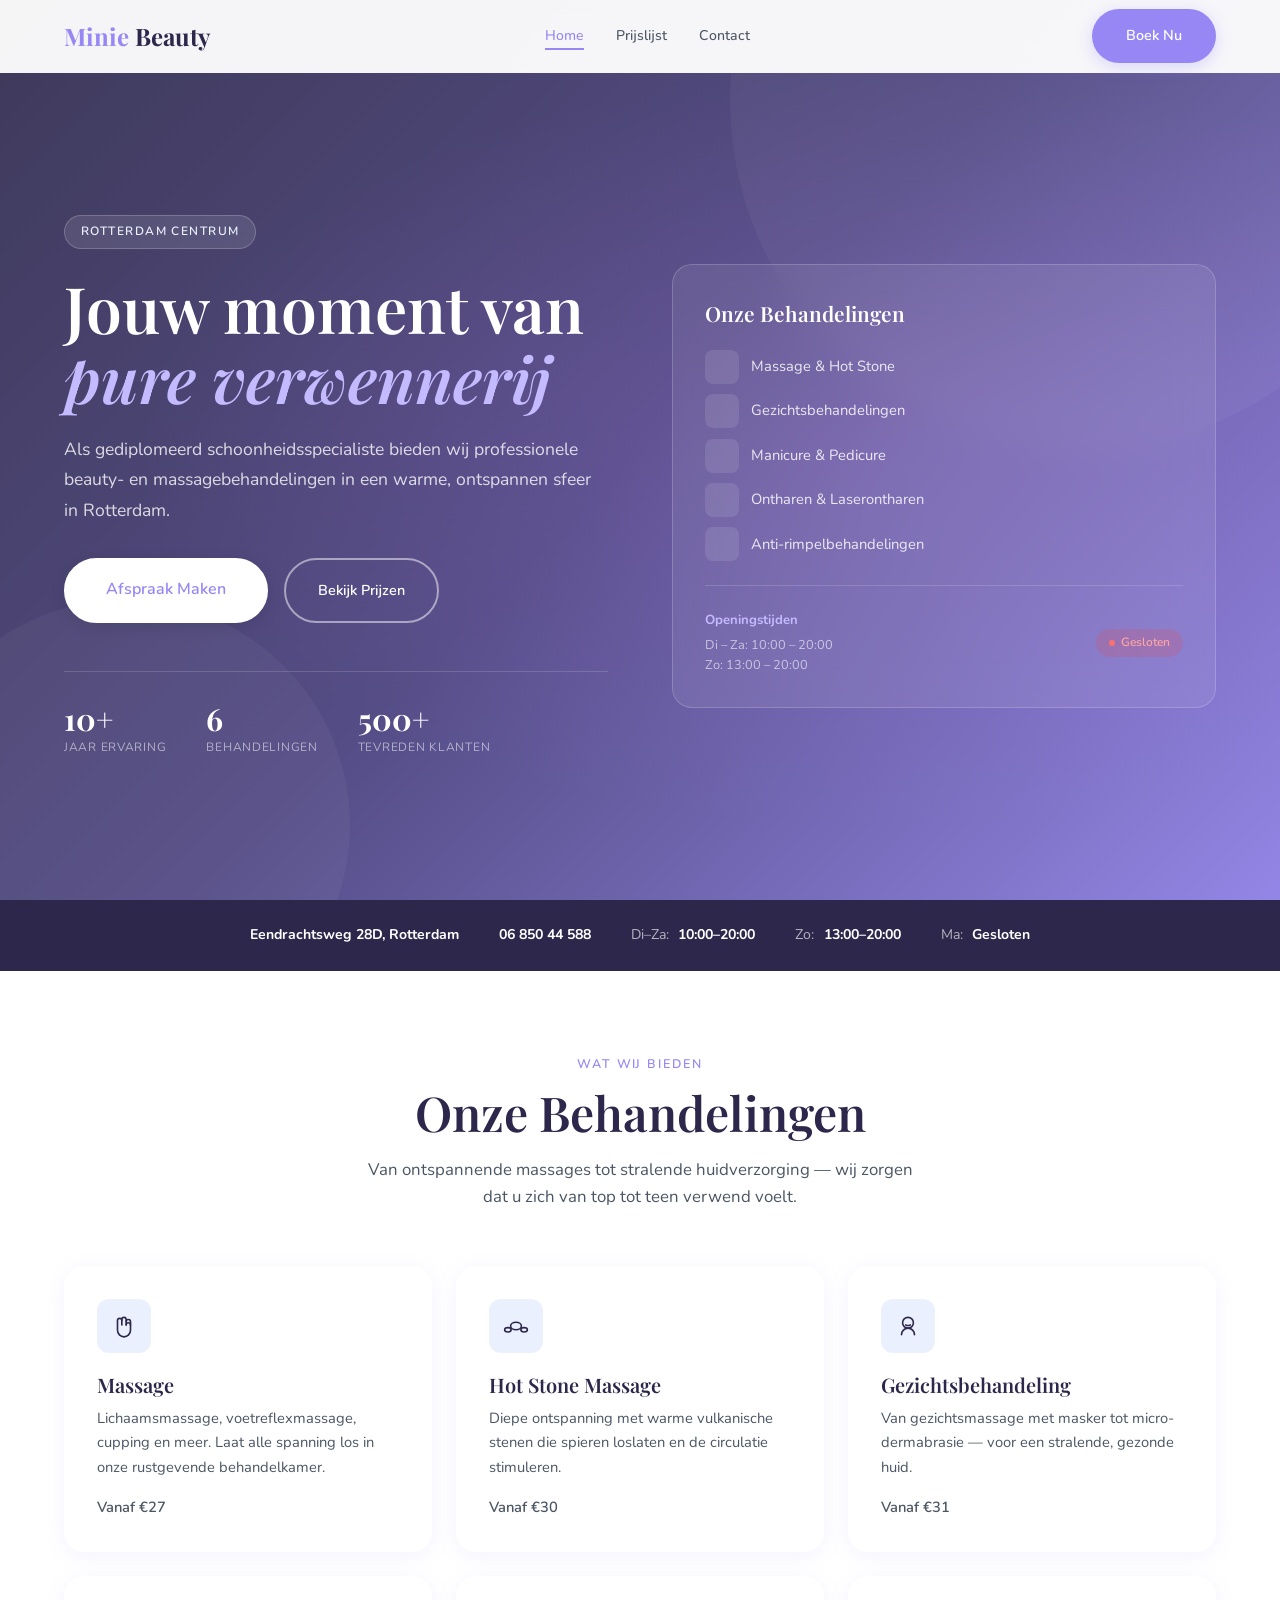
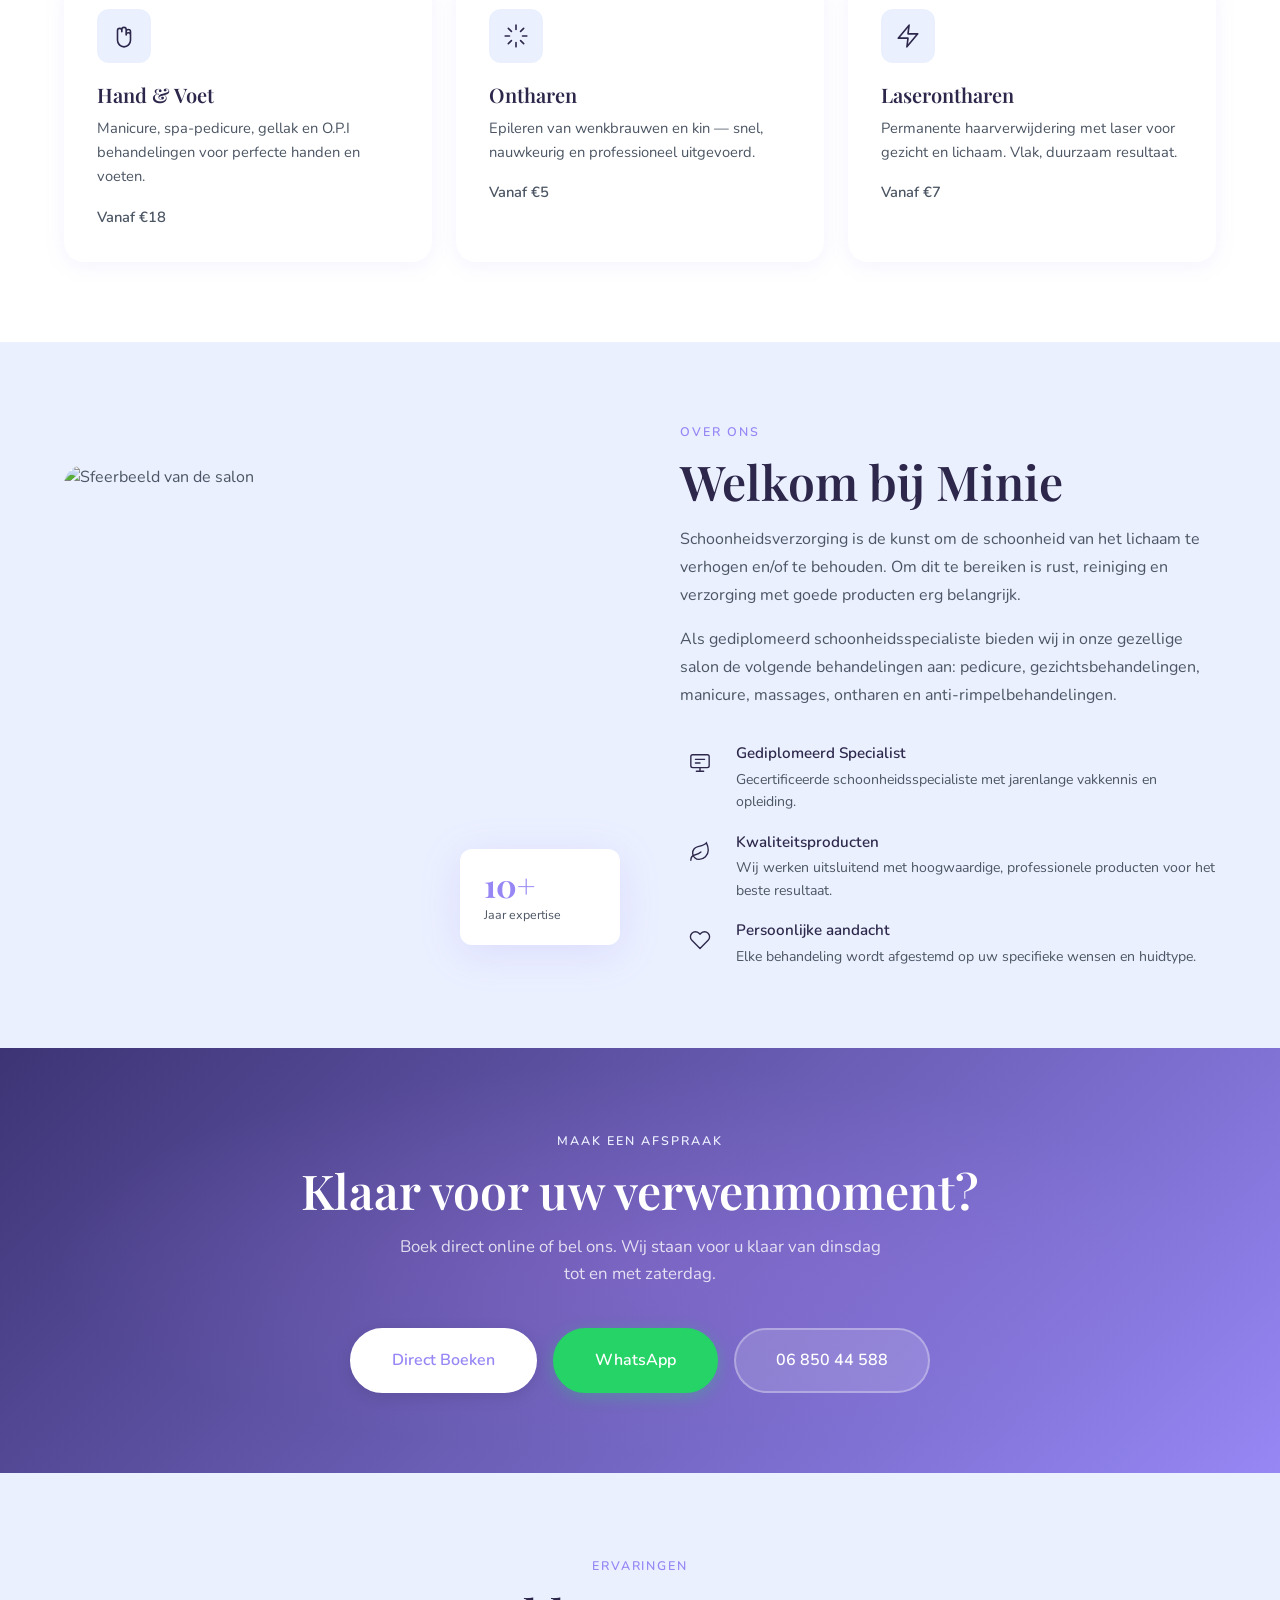
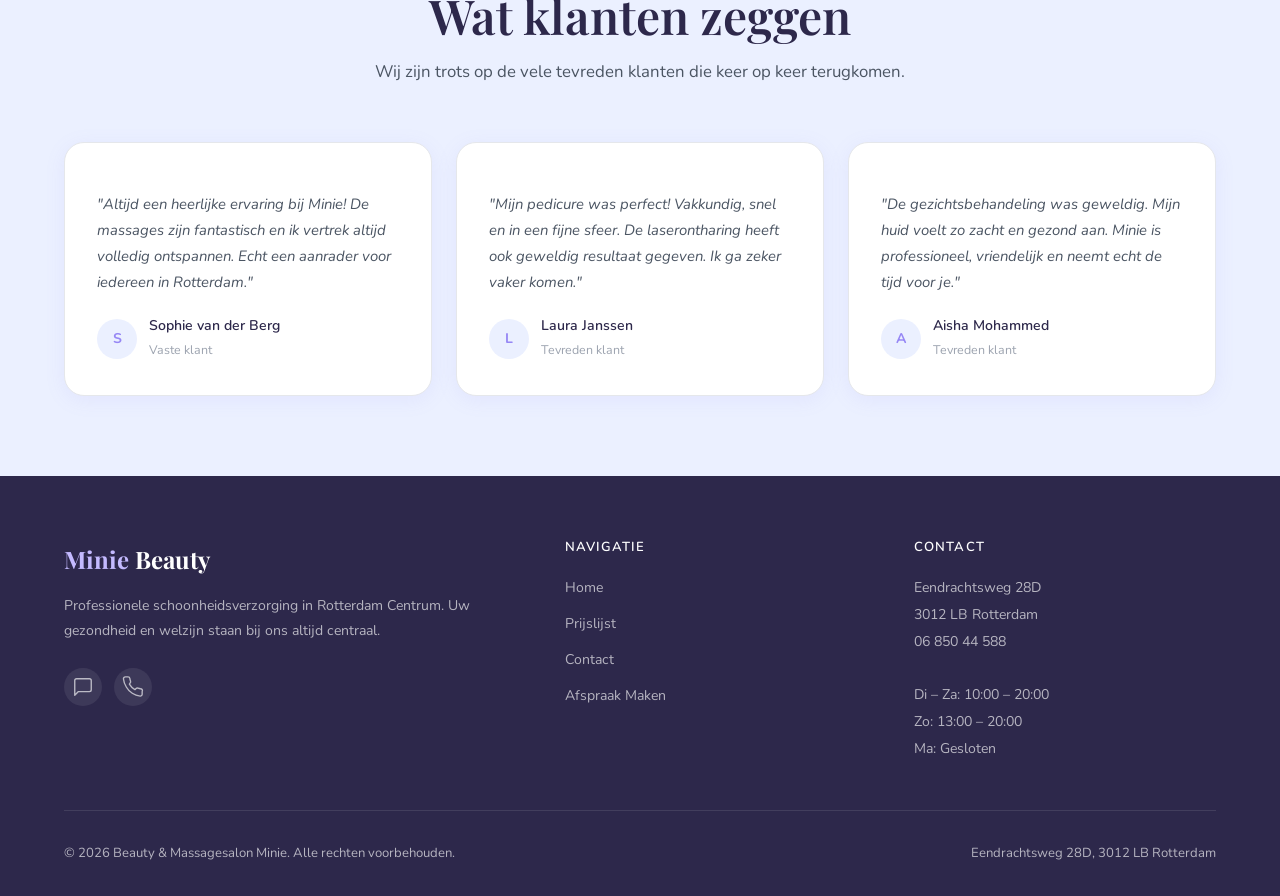
==== commit 9e0bdc58: "Add stock photos and SVG illustrations - Hero and page headers: Unsplash background images with grad" ====
--- a/index.html
+++ b/index.html
@@ -161,37 +161,37 @@
 </div>
 <div class="services-grid">
 <article class="service-card fade-up">
-<div class="service-icon" aria-hidden="true"></div>
+<div class="service-icon" aria-hidden="true"><svg width="26" height="26" viewBox="0 0 24 24" fill="none" stroke="currentColor" stroke-width="1.5" stroke-linecap="round" stroke-linejoin="round"><path d="M18 11V8a2 2 0 0 0-4 0v3"/><path d="M14 8V6a2 2 0 0 0-4 0v5"/><path d="M10 7a2 2 0 0 0-4 0v9a6 6 0 0 0 12 0v-5a2 2 0 0 0-4 0"/></svg></div>
 <h3>Massage</h3>
 <p>Lichaamsmassage, voetreflexmassage, cupping en meer. Laat alle spanning los in onze rustgevende behandelkamer.</p>
 <p class="service-price">Vanaf €27</p>
 </article>
 <article class="service-card fade-up">
-<div class="service-icon" aria-hidden="true"></div>
+<div class="service-icon" aria-hidden="true"><svg width="26" height="26" viewBox="0 0 24 24" fill="none" stroke="currentColor" stroke-width="1.5" stroke-linecap="round"><ellipse cx="12" cy="12" rx="5" ry="3.5"/><ellipse cx="4.5" cy="15.5" rx="3" ry="2"/><ellipse cx="19.5" cy="15.5" rx="3" ry="2"/></svg></div>
 <h3>Hot Stone Massage</h3>
 <p>Diepe ontspanning met warme vulkanische stenen die spieren loslaten en de circulatie stimuleren.</p>
 <p class="service-price">Vanaf €30</p>
 </article>
 <article class="service-card fade-up">
-<div class="service-icon" aria-hidden="true"></div>
+<div class="service-icon" aria-hidden="true"><svg width="26" height="26" viewBox="0 0 24 24" fill="none" stroke="currentColor" stroke-width="1.5" stroke-linecap="round"><circle cx="12" cy="9" r="5"/><path d="M6 20a6 6 0 0 1 12 0"/><path d="M10 11s.4.5 2 .5 2-.5 2-.5"/></svg></div>
 <h3>Gezichtsbehandeling</h3>
 <p>Van gezichtsmassage met masker tot micro-dermabrasie — voor een stralende, gezonde huid.</p>
 <p class="service-price">Vanaf €31</p>
 </article>
 <article class="service-card fade-up">
-<div class="service-icon" aria-hidden="true"></div>
+<div class="service-icon" aria-hidden="true"><svg width="26" height="26" viewBox="0 0 24 24" fill="none" stroke="currentColor" stroke-width="1.5" stroke-linecap="round"><path d="M18 11V8a2 2 0 0 0-4 0v3M14 8V6a2 2 0 0 0-4 0v2M10 8V7a2 2 0 0 0-4 0v9a6 6 0 0 0 12 0v-5a2 2 0 0 0-4 0"/></svg></div>
 <h3>Hand &amp; Voet</h3>
 <p>Manicure, spa-pedicure, gellak en O.P.I behandelingen voor perfecte handen en voeten.</p>
 <p class="service-price">Vanaf €18</p>
 </article>
 <article class="service-card fade-up">
-<div class="service-icon" aria-hidden="true"></div>
+<div class="service-icon" aria-hidden="true"><svg width="26" height="26" viewBox="0 0 24 24" fill="none" stroke="currentColor" stroke-width="1.5" stroke-linecap="round"><path d="M12 2v4M12 18v4M4.93 4.93l2.83 2.83M16.24 16.24l2.83 2.83M2 12h4M18 12h4M4.93 19.07l2.83-2.83M16.24 7.76l2.83-2.83"/></svg></div>
 <h3>Ontharen</h3>
 <p>Epileren van wenkbrauwen en kin — snel, nauwkeurig en professioneel uitgevoerd.</p>
 <p class="service-price">Vanaf €5</p>
 </article>
 <article class="service-card fade-up">
-<div class="service-icon" aria-hidden="true"></div>
+<div class="service-icon" aria-hidden="true"><svg width="26" height="26" viewBox="0 0 24 24" fill="none" stroke="currentColor" stroke-width="1.5" stroke-linecap="round" stroke-linejoin="round"><polygon points="13 2 3 14 12 14 11 22 21 10 12 10 13 2"/></svg></div>
 <h3>Laserontharen</h3>
 <p>Permanente haarverwijdering met laser voor gezicht en lichaam. Vlak, duurzaam resultaat.</p>
 <p class="service-price">Vanaf €7</p>
@@ -205,7 +205,7 @@
 <div class="container">
 <div class="about-grid">
 <div class="about-image fade-up">
-<div class="about-image-box" role="img" aria-label="Sfeerbeeld van de salon"></div>
+<div class="about-image-box"><img src="https://images.unsplash.com/photo-1570172619644-dfd03ed5d881?w=900&q=80" alt="Sfeerbeeld van de salon" loading="lazy"></div>
 <div class="about-float-card" aria-hidden="true">
 <div class="number">10+</div>
 <div class="label">Jaar expertise</div>
@@ -218,21 +218,21 @@
 <p>Als gediplomeerd schoonheidsspecialiste bieden wij in onze gezellige salon de volgende behandelingen aan: pedicure, gezichtsbehandelingen, manicure, massages, ontharen en anti-rimpelbehandelingen.</p>
 <div class="about-features">
 <div class="about-feature">
-<div class="about-feature-icon" aria-hidden="true"></div>
+<div class="about-feature-icon" aria-hidden="true"><svg width="22" height="22" viewBox="0 0 24 24" fill="none" stroke="currentColor" stroke-width="1.5" stroke-linecap="round"><rect x="2" y="3" width="20" height="14" rx="2"/><path d="M8 21h8M12 17v4"/><path d="M7 8h10M7 12h5"/></svg></div>
 <div class="about-feature-text">
 <strong>Gediplomeerd Specialist</strong>
 <p>Gecertificeerde schoonheidsspecialiste met jarenlange vakkennis en opleiding.</p>
 </div>
 </div>
 <div class="about-feature">
-<div class="about-feature-icon" aria-hidden="true"></div>
+<div class="about-feature-icon" aria-hidden="true"><svg width="22" height="22" viewBox="0 0 24 24" fill="none" stroke="currentColor" stroke-width="1.5" stroke-linecap="round"><path d="M11 20A7 7 0 0 1 9.8 6.1C15.5 5 17 4.48 19 2c1 2 2 4.18 2 8 0 5.5-4.78 10-10 10z"/><path d="M2 21c0-3 1.85-5.36 5.08-6C9.5 14.52 12 13 13 12"/></svg></div>
 <div class="about-feature-text">
 <strong>Kwaliteitsproducten</strong>
 <p>Wij werken uitsluitend met hoogwaardige, professionele producten voor het beste resultaat.</p>
 </div>
 </div>
 <div class="about-feature">
-<div class="about-feature-icon" aria-hidden="true"></div>
+<div class="about-feature-icon" aria-hidden="true"><svg width="22" height="22" viewBox="0 0 24 24" fill="none" stroke="currentColor" stroke-width="1.5" stroke-linecap="round" stroke-linejoin="round"><path d="M20.84 4.61a5.5 5.5 0 0 0-7.78 0L12 5.67l-1.06-1.06a5.5 5.5 0 0 0-7.78 7.78l1.06 1.06L12 21.23l7.78-7.78 1.06-1.06a5.5 5.5 0 0 0 0-7.78z"/></svg></div>
 <div class="about-feature-text">
 <strong>Persoonlijke aandacht</strong>
 <p>Elke behandeling wordt afgestemd op uw specifieke wensen en huidtype.</p>
@@ -312,8 +312,8 @@
 <a href="index.html" class="footer-logo">Minie<span> Beauty</span></a>
 <p>Professionele schoonheidsverzorging in Rotterdam Centrum. Uw gezondheid en welzijn staan bij ons altijd centraal.</p>
 <div class="footer-social">
-<a href="https://wa.me/31685044588" target="_blank" rel="noopener noreferrer" aria-label="WhatsApp"></a>
-<a href="tel:+31685044588" aria-label="Bel ons"></a>
+<a href="https://wa.me/31685044588" target="_blank" rel="noopener noreferrer" aria-label="WhatsApp"><svg width="22" height="22" viewBox="0 0 24 24" fill="none" stroke="currentColor" stroke-width="1.5" stroke-linecap="round" stroke-linejoin="round"><path d="M21 15a2 2 0 0 1-2 2H7l-4 4V5a2 2 0 0 1 2-2h14a2 2 0 0 1 2 2z"/></svg></a>
+<a href="tel:+31685044588" aria-label="Bel ons"><svg width="22" height="22" viewBox="0 0 24 24" fill="none" stroke="currentColor" stroke-width="1.5" stroke-linecap="round" stroke-linejoin="round"><path d="M22 16.92v3a2 2 0 0 1-2.18 2 19.79 19.79 0 0 1-8.63-3.07A19.5 19.5 0 0 1 4.69 12 19.79 19.79 0 0 1 1.61 3.29 2 2 0 0 1 3.59 1h3a2 2 0 0 1 2 1.72 12.84 12.84 0 0 0 .7 2.81 2 2 0 0 1-.45 2.11L8.09 8.91a16 16 0 0 0 6 6l1.27-1.27a2 2 0 0 1 2.11-.45 12.84 12.84 0 0 0 2.81.7A2 2 0 0 1 22 16.92z"/></svg></a>
 </div>
 </div>
 <div class="footer-col">
@@ -354,21 +354,21 @@
 <p>Kies hoe u een afspraak wilt maken bij Beauty &amp; Massagesalon Minie.</p>
 <div class="modal-options">
 <a href="https://wa.me/31685044588" target="_blank" rel="noopener noreferrer" class="modal-option whatsapp">
-<span class="modal-option-icon"></span>
+<span class="modal-option-icon"><svg width="22" height="22" viewBox="0 0 24 24" fill="none" stroke="currentColor" stroke-width="1.5" stroke-linecap="round" stroke-linejoin="round"><path d="M21 15a2 2 0 0 1-2 2H7l-4 4V5a2 2 0 0 1 2-2h14a2 2 0 0 1 2 2z"/></svg></span>
 <div class="modal-option-text">
 WhatsApp
 <span>Stuur ons een bericht</span>
 </div>
 </a>
 <a href="tel:+31685044588" class="modal-option">
-<span class="modal-option-icon"></span>
+<span class="modal-option-icon"><svg width="22" height="22" viewBox="0 0 24 24" fill="none" stroke="currentColor" stroke-width="1.5" stroke-linecap="round" stroke-linejoin="round"><path d="M22 16.92v3a2 2 0 0 1-2.18 2 19.79 19.79 0 0 1-8.63-3.07A19.5 19.5 0 0 1 4.69 12 19.79 19.79 0 0 1 1.61 3.29 2 2 0 0 1 3.59 1h3a2 2 0 0 1 2 1.72 12.84 12.84 0 0 0 .7 2.81 2 2 0 0 1-.45 2.11L8.09 8.91a16 16 0 0 0 6 6l1.27-1.27a2 2 0 0 1 2.11-.45 12.84 12.84 0 0 0 2.81.7A2 2 0 0 1 22 16.92z"/></svg></span>
 <div class="modal-option-text">
 Bel Ons
 <span>06 850 44 588</span>
 </div>
 </a>
 <a href="contact.html#booking-form" class="modal-option">
-<span class="modal-option-icon"></span>
+<span class="modal-option-icon"><svg width="22" height="22" viewBox="0 0 24 24" fill="none" stroke="currentColor" stroke-width="1.5" stroke-linecap="round"><path d="M16 4h2a2 2 0 0 1 2 2v14a2 2 0 0 1-2 2H6a2 2 0 0 1-2-2V6a2 2 0 0 1 2-2h2"/><rect x="8" y="2" width="8" height="4" rx="1"/><path d="M9 12h6M9 16h4"/></svg></span>
 <div class="modal-option-text">
 Afspraakformulier
 <span>Vul online in</span>
@@ -376,7 +376,7 @@
 </a>
 <!-- Replace href below with your Treatwell salon URL -->
 <a href="#treatwell" target="_blank" rel="noopener noreferrer" class="modal-option">
-<span class="modal-option-icon"></span>
+<span class="modal-option-icon"><svg width="22" height="22" viewBox="0 0 24 24" fill="none" stroke="currentColor" stroke-width="1.5" stroke-linecap="round"><circle cx="12" cy="12" r="10"/><line x1="2" y1="12" x2="22" y2="12"/><path d="M12 2a15.3 15.3 0 0 1 4 10 15.3 15.3 0 0 1-4 10 15.3 15.3 0 0 1-4-10 15.3 15.3 0 0 1 4-10z"/></svg></span>
 <div class="modal-option-text">
 Online Boeken
 <span>Via Treatwell</span>
--- a/css/style.css
+++ b/css/style.css
@@ -112,7 +112,7 @@
 /* === Hero === */
 .hero {
   min-height: 100vh;
-  background: linear-gradient(135deg, #2D284B 0%, #3d3475 50%, #7B6BE0 100%);
+  background: linear-gradient(135deg, rgba(45,40,75,0.92) 0%, rgba(61,52,117,0.88) 50%, rgba(123,107,224,0.82) 100%), url('https://images.unsplash.com/photo-1560066984-138dadb4c035?w=1600&q=80') center/cover no-repeat;
   display: flex; align-items: center;
   position: relative; overflow: hidden;
   padding-top: 72px;
@@ -136,7 +136,8 @@
 .hero-card-title { font-family: var(--font-heading); font-size: 1.3rem; font-weight: 600; margin-bottom: 1.25rem; color: white; }
 .hero-services-list { display: flex; flex-direction: column; gap: 0.65rem; }
 .hero-service-item { display: flex; align-items: center; gap: 0.75rem; font-size: 0.92rem; color: rgba(255,255,255,0.85); }
-.hero-service-item .icon { width: 34px; height: 34px; background: rgba(255,255,255,0.1); border-radius: 8px; display: flex; align-items: center; justify-content: center; font-size: 1rem; flex-shrink: 0; }
+.hero-service-item .icon { width: 34px; height: 34px; background: rgba(255,255,255,0.1); border-radius: 8px; display: flex; align-items: center; justify-content: center; flex-shrink: 0; color: white; }
+.hero-service-item .icon svg { width: 16px; height: 16px; }
 .hero-card-footer { margin-top: 1.5rem; padding-top: 1.5rem; border-top: 1px solid rgba(255,255,255,0.15); display: flex; align-items: center; justify-content: space-between; }
 .hero-hours { font-size: 0.8rem; color: rgba(255,255,255,0.6); }
 .hero-hours strong { display: block; color: #C4BAFF; font-size: 0.82rem; margin-bottom: 0.2rem; }
@@ -150,7 +151,8 @@
 .service-card::before { content: ''; position: absolute; top: 0; left: 0; right: 0; height: 3px; background: linear-gradient(90deg, var(--color-primary), var(--color-primary-mid)); opacity: 0; transition: var(--transition); }
 .service-card:hover { transform: translateY(-6px); box-shadow: var(--shadow-lg); border-color: var(--color-primary-light); }
 .service-card:hover::before { opacity: 1; }
-.service-icon { width: 54px; height: 54px; background: var(--color-primary-light); border-radius: var(--radius); display: flex; align-items: center; justify-content: center; font-size: 1.5rem; margin-bottom: 1.25rem; }
+.service-icon { width: 54px; height: 54px; background: var(--color-primary-light); border-radius: var(--radius); display: flex; align-items: center; justify-content: center; margin-bottom: 1.25rem; color: var(--color-dark); }
+.service-icon svg { flex-shrink: 0; }
 .service-card h3 { font-size: 1.25rem; margin-bottom: 0.6rem; }
 .service-card p { color: var(--color-text); font-size: 0.92rem; line-height: 1.65; }
 .service-price { margin-top: 1rem; font-size: 0.82rem; color: var(--color-primary); font-weight: 600; }
@@ -158,8 +160,8 @@
 /* === About === */
 .about-section { background: var(--color-bg-soft); }
 .about-grid { display: grid; grid-template-columns: 1fr 1fr; gap: 5rem; align-items: center; }
-.about-image-box { background: linear-gradient(135deg, var(--color-primary-light), #D4CCFF); border-radius: var(--radius-lg); height: 460px; display: flex; align-items: center; justify-content: center; font-size: 6rem; position: relative; overflow: hidden; }
-.about-image-box::after { content: ''; position: absolute; inset: 0; background: url("data:image/svg+xml,%3Csvg width='60' height='60' viewBox='0 0 60 60' xmlns='http://www.w3.org/2000/svg'%3E%3Cg fill='none'%3E%3Cg fill='%239333ea' fill-opacity='0.06'%3E%3Ccircle cx='30' cy='30' r='4'/%3E%3C/g%3E%3C/g%3E%3C/svg%3E"); }
+.about-image-box { background: var(--color-primary-light); border-radius: var(--radius-lg); height: 460px; position: relative; overflow: hidden; }
+.about-image-box img { width: 100%; height: 100%; object-fit: cover; display: block; }
 .about-float-card { position: absolute; bottom: -20px; right: -20px; background: white; border-radius: var(--radius); padding: 1.25rem 1.5rem; box-shadow: var(--shadow-lg); min-width: 160px; }
 .about-float-card .number { font-family: var(--font-heading); font-size: 2rem; font-weight: 700; color: var(--color-primary); line-height: 1; }
 .about-float-card .label { font-size: 0.78rem; color: var(--color-text); margin-top: 0.25rem; }
@@ -169,7 +171,7 @@
 .about-text > p { line-height: 1.75; }
 .about-features { margin-top: 2rem; display: flex; flex-direction: column; gap: 1rem; }
 .about-feature { display: flex; align-items: flex-start; gap: 1rem; }
-.about-feature-icon { width: 40px; height: 40px; background: var(--color-primary-light); border-radius: 10px; display: flex; align-items: center; justify-content: center; font-size: 1.1rem; flex-shrink: 0; margin-top: 2px; }
+.about-feature-icon { width: 40px; height: 40px; background: var(--color-primary-light); border-radius: 10px; display: flex; align-items: center; justify-content: center; flex-shrink: 0; margin-top: 2px; color: var(--color-dark); }
 .about-feature-text strong { display: block; color: var(--color-dark); font-weight: 600; margin-bottom: 0.2rem; font-size: 0.95rem; }
 .about-feature-text p { font-size: 0.88rem; color: var(--color-text); margin: 0; }
 
@@ -200,7 +202,7 @@
 .testimonial-author-info span { font-size: 0.78rem; color: var(--color-text-light); }
 
 /* === Page Hero (shared) === */
-.page-hero { background: linear-gradient(135deg, #2D284B 0%, #9687F5 100%); padding: 8rem 0 4rem; text-align: center; color: white; }
+.page-hero { background: linear-gradient(135deg, rgba(45,40,75,0.92) 0%, rgba(150,135,245,0.88) 100%), url('https://images.unsplash.com/photo-1519823551278-64ac92734fb1?w=1600&q=80') center/cover no-repeat; padding: 8rem 0 4rem; text-align: center; color: white; }
 .page-hero h1 { color: white; margin-bottom: 0.75rem; }
 .page-hero p { color: rgba(255,255,255,0.8); max-width: 500px; margin: 0 auto; font-size: 1.05rem; }
 .page-hero .section-label { color: #EBF0FF; }
@@ -225,7 +227,7 @@
 .contact-grid { display: grid; grid-template-columns: 1fr 1.4fr; gap: 4rem; align-items: start; }
 .contact-info-title { margin-bottom: 2rem; }
 .contact-detail { display: flex; align-items: flex-start; gap: 1rem; margin-bottom: 1.5rem; }
-.contact-detail-icon { width: 44px; height: 44px; background: var(--color-primary-light); border-radius: 10px; display: flex; align-items: center; justify-content: center; font-size: 1.2rem; flex-shrink: 0; }
+.contact-detail-icon { width: 44px; height: 44px; background: var(--color-primary-light); border-radius: 10px; display: flex; align-items: center; justify-content: center; flex-shrink: 0; color: var(--color-dark); }
 .contact-detail-text strong { display: block; font-size: 0.75rem; font-weight: 600; letter-spacing: 0.06em; text-transform: uppercase; color: var(--color-text-light); margin-bottom: 0.25rem; }
 .contact-detail-text p, .contact-detail-text a { color: var(--color-dark); font-weight: 500; font-size: 0.95rem; margin: 0; }
 .contact-detail-text a:hover { color: var(--color-primary); }
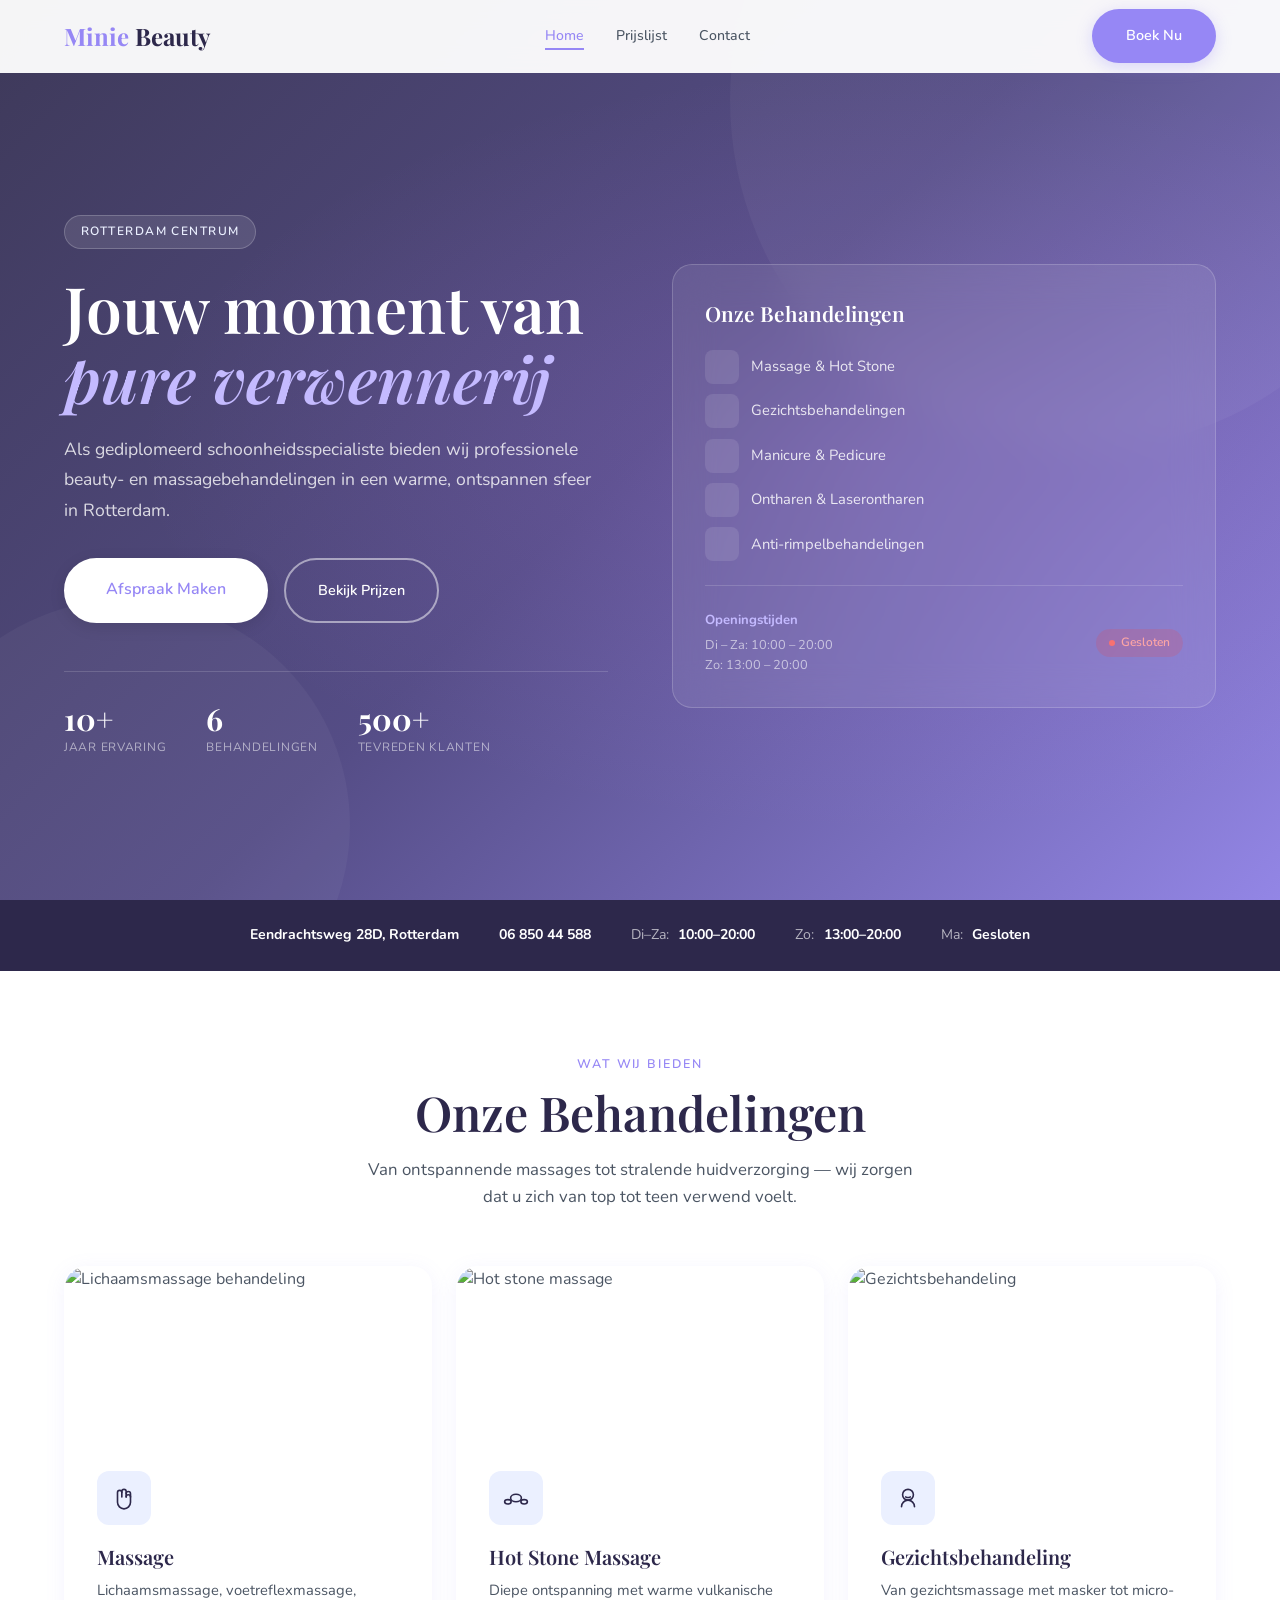
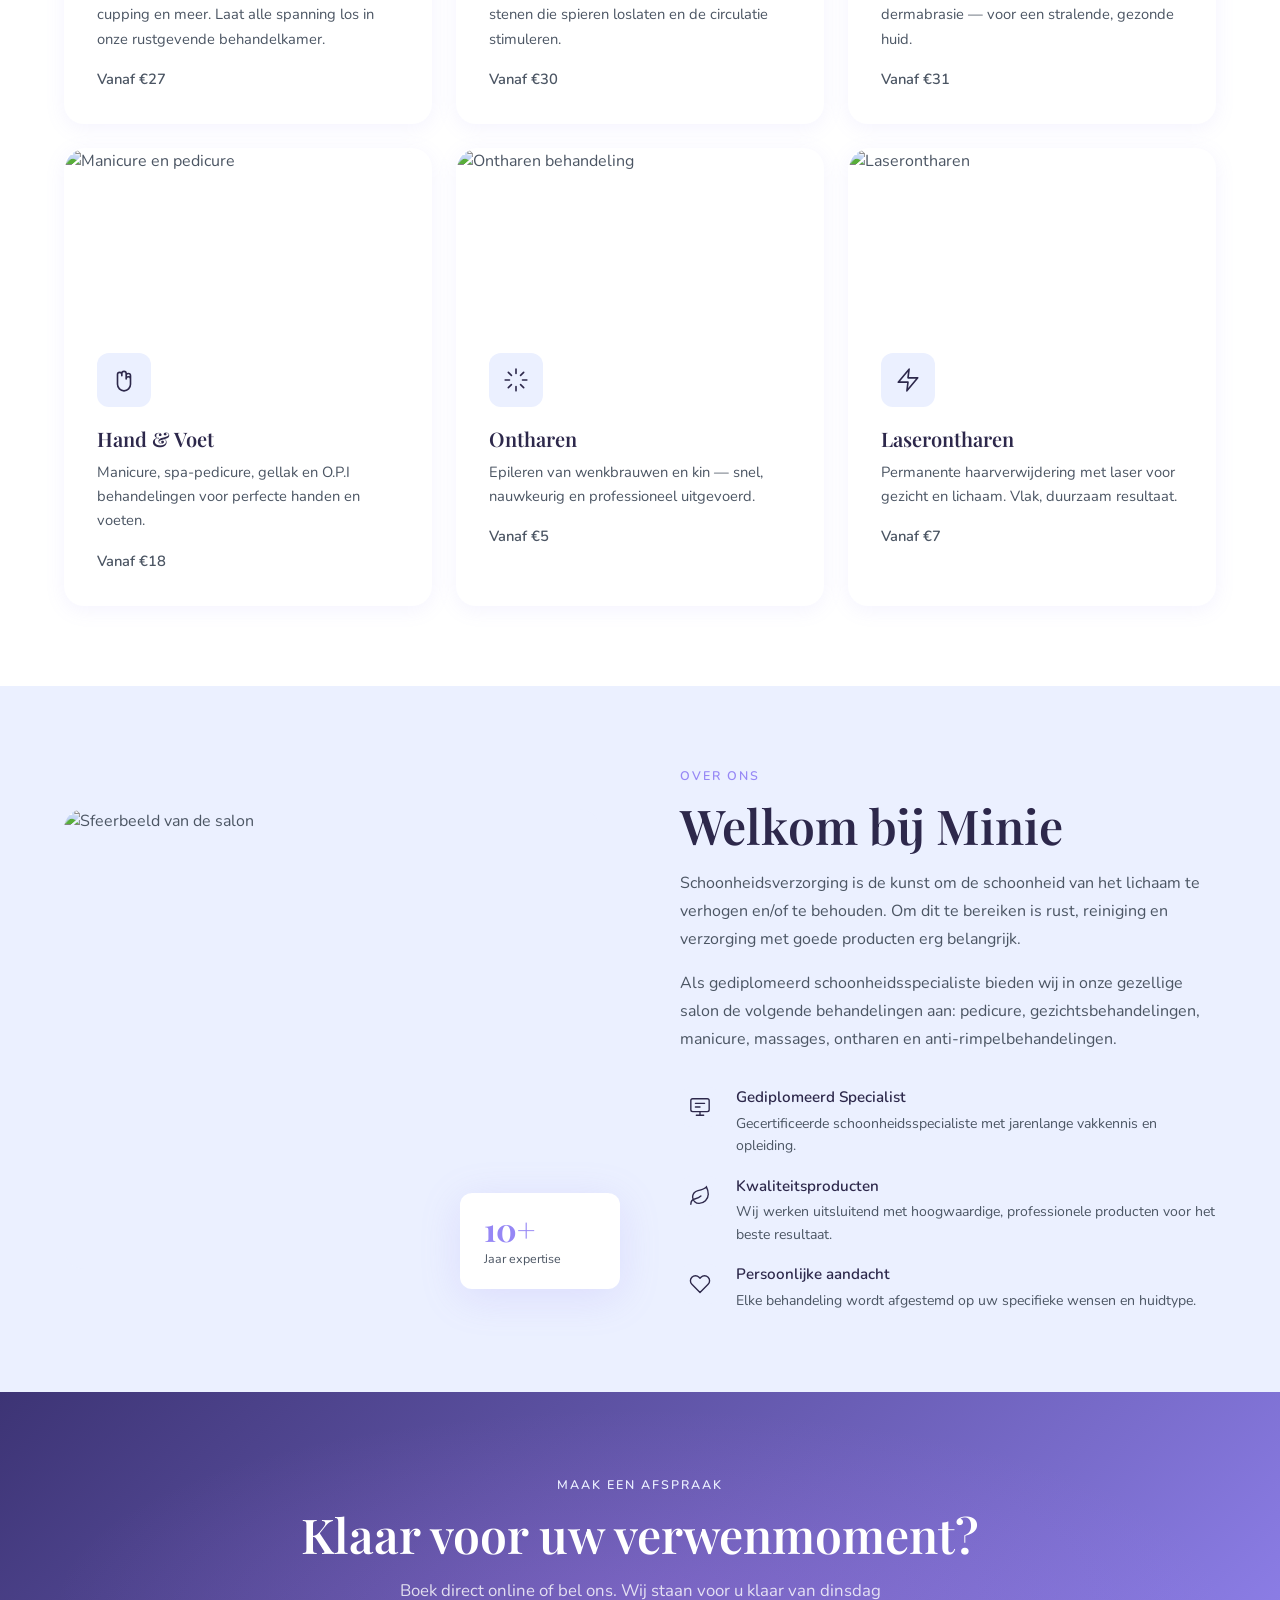
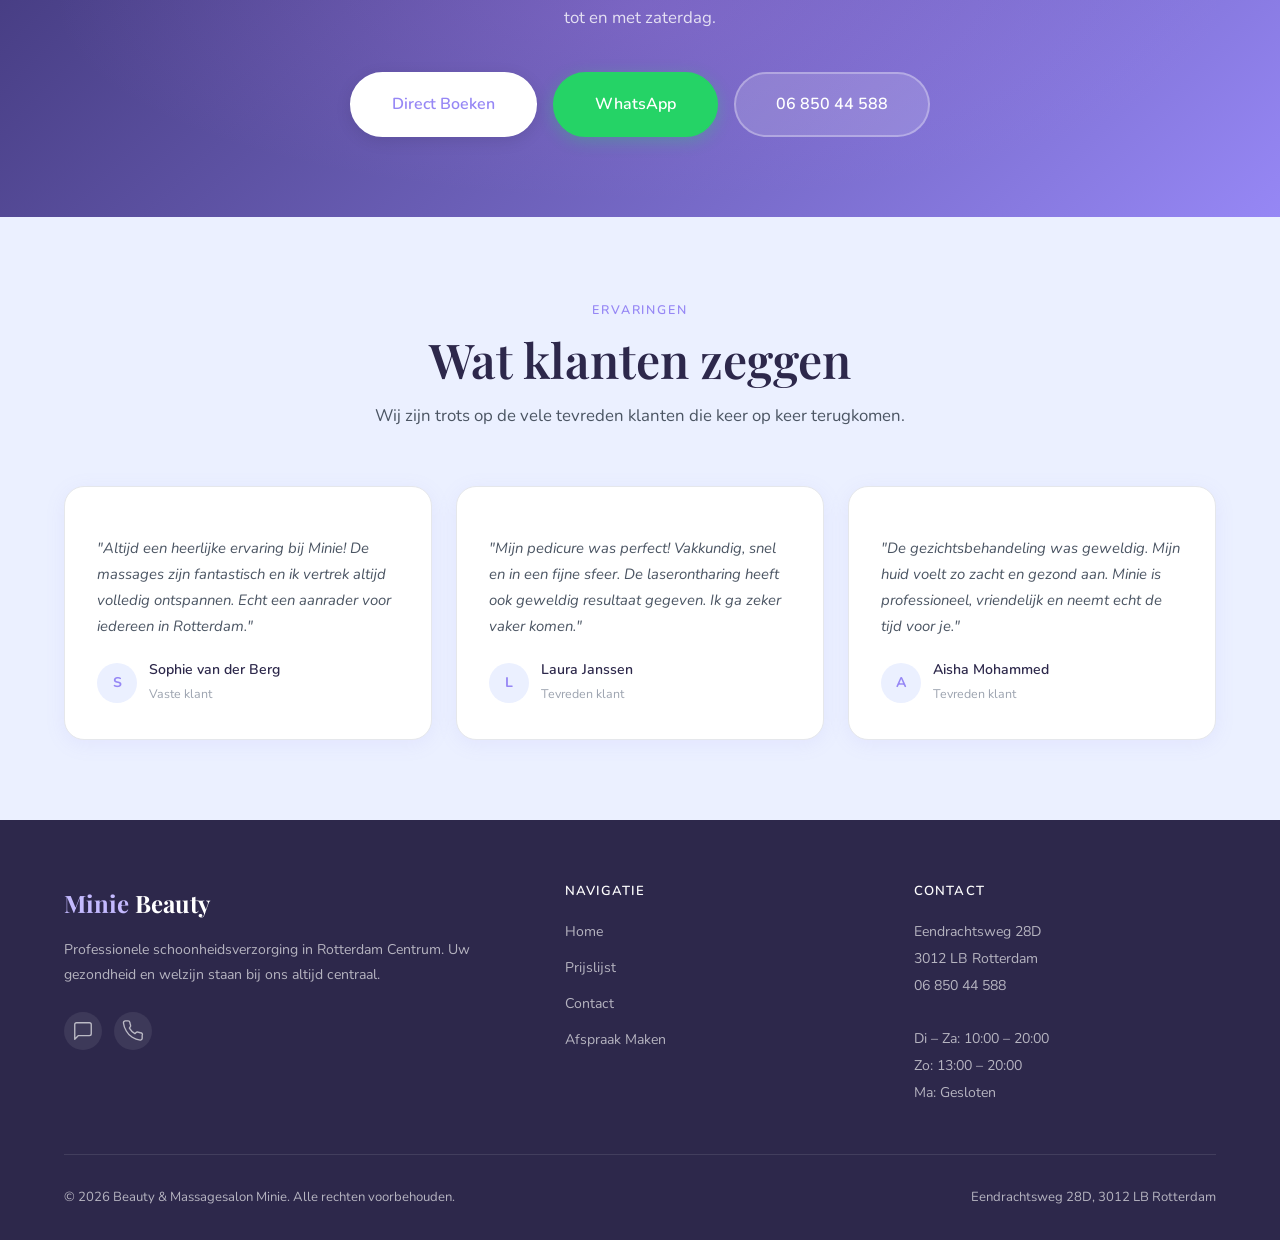
==== commit e086bc18: "Add category photos to service and price cards Each service card on the homepage and each price cate" ====
--- a/index.html
+++ b/index.html
@@ -161,36 +161,42 @@
 </div>
 <div class="services-grid">
 <article class="service-card fade-up">
+<div class="service-card-img"><img src="https://images.unsplash.com/photo-1544161515-4ab6ce6db874?w=600&q=80" alt="Lichaamsmassage behandeling" loading="lazy"></div>
 <div class="service-icon" aria-hidden="true"><svg width="26" height="26" viewBox="0 0 24 24" fill="none" stroke="currentColor" stroke-width="1.5" stroke-linecap="round" stroke-linejoin="round"><path d="M18 11V8a2 2 0 0 0-4 0v3"/><path d="M14 8V6a2 2 0 0 0-4 0v5"/><path d="M10 7a2 2 0 0 0-4 0v9a6 6 0 0 0 12 0v-5a2 2 0 0 0-4 0"/></svg></div>
 <h3>Massage</h3>
 <p>Lichaamsmassage, voetreflexmassage, cupping en meer. Laat alle spanning los in onze rustgevende behandelkamer.</p>
 <p class="service-price">Vanaf €27</p>
 </article>
 <article class="service-card fade-up">
+<div class="service-card-img"><img src="https://images.unsplash.com/photo-1519823551278-64ac92734fb1?w=600&q=80" alt="Hot stone massage" loading="lazy"></div>
 <div class="service-icon" aria-hidden="true"><svg width="26" height="26" viewBox="0 0 24 24" fill="none" stroke="currentColor" stroke-width="1.5" stroke-linecap="round"><ellipse cx="12" cy="12" rx="5" ry="3.5"/><ellipse cx="4.5" cy="15.5" rx="3" ry="2"/><ellipse cx="19.5" cy="15.5" rx="3" ry="2"/></svg></div>
 <h3>Hot Stone Massage</h3>
 <p>Diepe ontspanning met warme vulkanische stenen die spieren loslaten en de circulatie stimuleren.</p>
 <p class="service-price">Vanaf €30</p>
 </article>
 <article class="service-card fade-up">
+<div class="service-card-img"><img src="https://images.unsplash.com/photo-1570172619644-dfd03ed5d881?w=600&q=80" alt="Gezichtsbehandeling" loading="lazy"></div>
 <div class="service-icon" aria-hidden="true"><svg width="26" height="26" viewBox="0 0 24 24" fill="none" stroke="currentColor" stroke-width="1.5" stroke-linecap="round"><circle cx="12" cy="9" r="5"/><path d="M6 20a6 6 0 0 1 12 0"/><path d="M10 11s.4.5 2 .5 2-.5 2-.5"/></svg></div>
 <h3>Gezichtsbehandeling</h3>
 <p>Van gezichtsmassage met masker tot micro-dermabrasie — voor een stralende, gezonde huid.</p>
 <p class="service-price">Vanaf €31</p>
 </article>
 <article class="service-card fade-up">
+<div class="service-card-img"><img src="https://images.unsplash.com/photo-1604654894610-df63bc536371?w=600&q=80" alt="Manicure en pedicure" loading="lazy"></div>
 <div class="service-icon" aria-hidden="true"><svg width="26" height="26" viewBox="0 0 24 24" fill="none" stroke="currentColor" stroke-width="1.5" stroke-linecap="round"><path d="M18 11V8a2 2 0 0 0-4 0v3M14 8V6a2 2 0 0 0-4 0v2M10 8V7a2 2 0 0 0-4 0v9a6 6 0 0 0 12 0v-5a2 2 0 0 0-4 0"/></svg></div>
 <h3>Hand &amp; Voet</h3>
 <p>Manicure, spa-pedicure, gellak en O.P.I behandelingen voor perfecte handen en voeten.</p>
 <p class="service-price">Vanaf €18</p>
 </article>
 <article class="service-card fade-up">
+<div class="service-card-img"><img src="https://images.unsplash.com/photo-1522337360826-74d4f10e03e1?w=600&q=80" alt="Ontharen behandeling" loading="lazy"></div>
 <div class="service-icon" aria-hidden="true"><svg width="26" height="26" viewBox="0 0 24 24" fill="none" stroke="currentColor" stroke-width="1.5" stroke-linecap="round"><path d="M12 2v4M12 18v4M4.93 4.93l2.83 2.83M16.24 16.24l2.83 2.83M2 12h4M18 12h4M4.93 19.07l2.83-2.83M16.24 7.76l2.83-2.83"/></svg></div>
 <h3>Ontharen</h3>
 <p>Epileren van wenkbrauwen en kin — snel, nauwkeurig en professioneel uitgevoerd.</p>
 <p class="service-price">Vanaf €5</p>
 </article>
 <article class="service-card fade-up">
+<div class="service-card-img"><img src="https://images.unsplash.com/photo-1612349317150-e413f6a5b16d?w=600&q=80" alt="Laserontharen" loading="lazy"></div>
 <div class="service-icon" aria-hidden="true"><svg width="26" height="26" viewBox="0 0 24 24" fill="none" stroke="currentColor" stroke-width="1.5" stroke-linecap="round" stroke-linejoin="round"><polygon points="13 2 3 14 12 14 11 22 21 10 12 10 13 2"/></svg></div>
 <h3>Laserontharen</h3>
 <p>Permanente haarverwijdering met laser voor gezicht en lichaam. Vlak, duurzaam resultaat.</p>
--- a/css/style.css
+++ b/css/style.css
@@ -147,6 +147,9 @@
 
 /* === Services === */
 .services-grid { display: grid; grid-template-columns: repeat(auto-fit, minmax(290px, 1fr)); gap: 1.5rem; }
+.service-card-img { width: calc(100% + 4rem); margin: -2rem -2rem 1.5rem; height: 180px; overflow: hidden; border-radius: var(--radius-lg) var(--radius-lg) 0 0; }
+.service-card-img img { width: 100%; height: 100%; object-fit: cover; transition: transform 0.5s ease; display: block; }
+.service-card:hover .service-card-img img { transform: scale(1.05); }
 .service-card { background: white; border-radius: var(--radius-lg); padding: 2rem; box-shadow: var(--shadow-md); transition: var(--transition); border: 1px solid transparent; position: relative; overflow: hidden; }
 .service-card::before { content: ''; position: absolute; top: 0; left: 0; right: 0; height: 3px; background: linear-gradient(90deg, var(--color-primary), var(--color-primary-mid)); opacity: 0; transition: var(--transition); }
 .service-card:hover { transform: translateY(-6px); box-shadow: var(--shadow-lg); border-color: var(--color-primary-light); }
@@ -210,6 +213,9 @@
 /* === Price List === */
 .price-categories { padding: 5rem 0; }
 .price-cat-grid { display: grid; grid-template-columns: repeat(auto-fit, minmax(340px, 1fr)); gap: 2rem; }
+.price-cat-img { height: 160px; overflow: hidden; }
+.price-cat-img img { width: 100%; height: 100%; object-fit: cover; display: block; transition: transform 0.5s ease; }
+.price-cat-card:hover .price-cat-img img { transform: scale(1.05); }
 .price-cat-card { background: white; border-radius: var(--radius-lg); overflow: hidden; box-shadow: var(--shadow-md); border: 1px solid var(--color-border); transition: var(--transition); }
 .price-cat-card:hover { box-shadow: var(--shadow-lg); transform: translateY(-4px); }
 .price-cat-header { background: linear-gradient(135deg, var(--color-primary), var(--color-primary-mid)); padding: 1.5rem 2rem; display: flex; align-items: center; gap: 1rem; }
